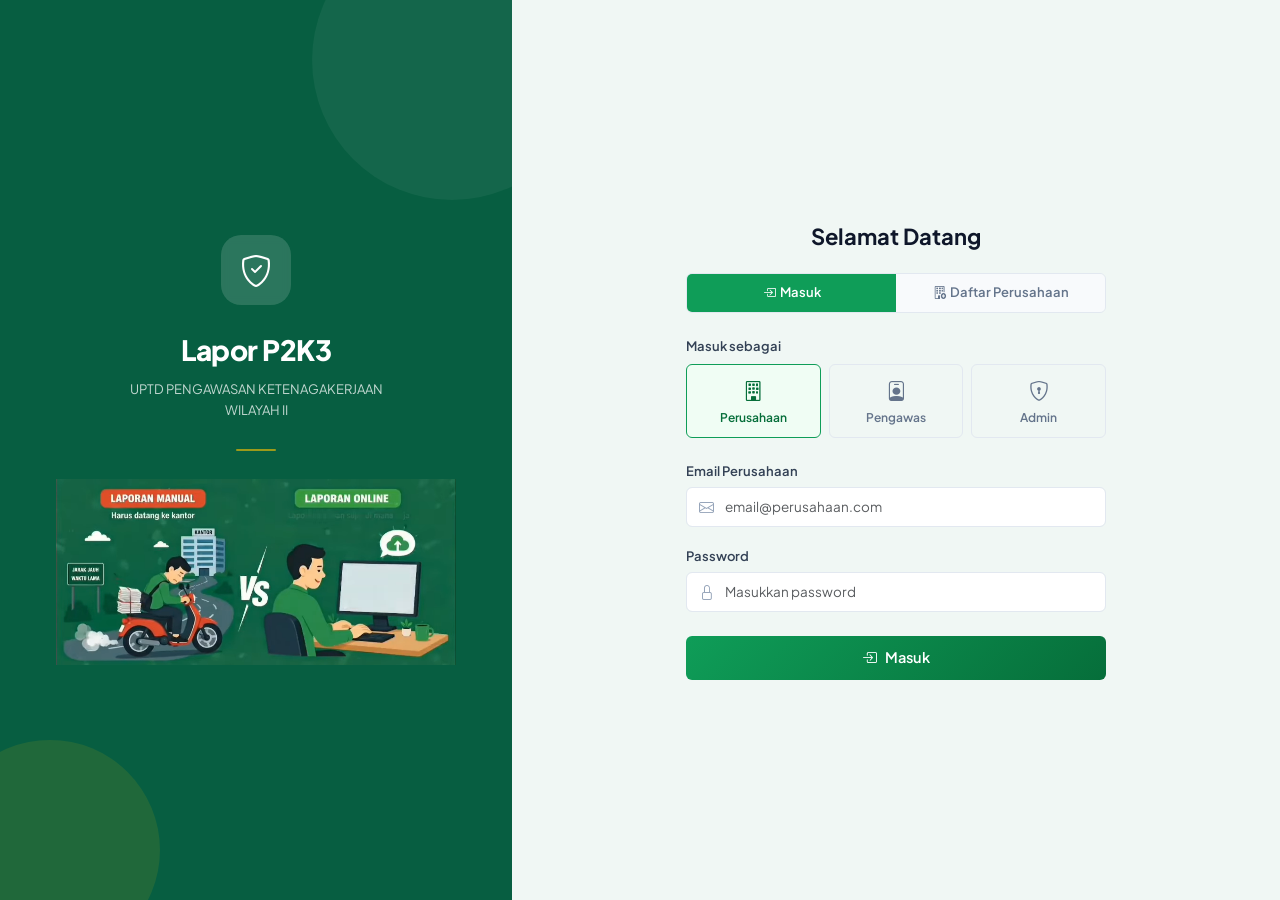
==== index.html @ 6e94af9e "Add files via upload" ====
<!DOCTYPE html>
<html lang="id">
<head>
  <meta charset="UTF-8">
  <meta name="viewport" content="width=device-width, initial-scale=1.0">
  <title>Login · Lapor P2K3</title>
  <link href="https://cdn.jsdelivr.net/npm/bootstrap@5.3.3/dist/css/bootstrap.min.css" rel="stylesheet">
  <link href="https://cdn.jsdelivr.net/npm/bootstrap-icons/font/bootstrap-icons.css" rel="stylesheet">
  <link href="https://fonts.googleapis.com/css2?family=Plus+Jakarta+Sans:wght@300;400;500;600;700;800&display=swap" rel="stylesheet">
  <link rel="stylesheet" href="style.css">
  <style>

    .video-cover-wrapper {
      position: relative;
      z-index: 2;
      width: 100%;
      max-width: 400px;
      overflow: hidden;
    }
    
    .video-cover {
      width: 100%;
      height: auto;
      display: block;
      object-fit: cover;
    }
    
    .left-content {
      position: relative;
      z-index: 2;
      text-align: center;
      color: white;
      display: flex;
      flex-direction: column;
      align-items: center;
    }
  </style>
</head>
<body class="login-body">

  <div class="left-panel">
    <div class="left-content">
      <div class="brand-icon">
        <i class="bi bi-shield-check" style="color:white;"></i>
      </div>
      <div class="brand-title">Lapor P2K3</div>
      <div class="brand-sub">UPTD PENGAWASAN KETENAGAKERJAAN WILAYAH II</div>
      <div class="divider-line"></div>
      
      <div class="video-cover-wrapper">
        <video class="video-cover" autoplay muted loop playsinline>
          <source src="cover.webm" type="video/webm">
          Your browser does not support the video tag.
        </video>
      </div>
    </div>
  </div>

  <div class="right-panel">
    <div class="login-box">
      <div class="login-title">Selamat Datang</div>

      <div class="auth-tabs">
        <button class="auth-tab active" id="tabLogin" onclick="switchAuthMode('login')"><i class="bi bi-box-arrow-in-right me-1"></i>Masuk</button>
        <button class="auth-tab" id="tabRegister" onclick="openRegisterModal()"><i class="bi bi-building-add me-1"></i>Daftar Perusahaan</button>
      </div>

      <div id="login-panel">
        <div class="form-label mb-2">Masuk sebagai</div>
        <div class="role-select">
          <div class="role-opt selected" data-role="perusahaan" onclick="selectRole(this)">
            <i class="bi bi-building"></i>Perusahaan
          </div>
          <div class="role-opt" data-role="pengawas" onclick="selectRole(this)">
            <i class="bi bi-person-badge"></i>Pengawas
          </div>
          <div class="role-opt" data-role="admin" onclick="selectRole(this)">
            <i class="bi bi-shield-lock"></i>Admin
          </div>
        </div>

        <div class="alert-error" id="alertError">
          <i class="bi bi-exclamation-circle me-1"></i> <span id="alertText">Email atau password salah.</span>
        </div>

        <div id="perusahaan-fields">
          <div class="mb-3">
            <label class="form-label">Email Perusahaan</label>
            <div class="input-icon-wrap">
              <i class="bi bi-envelope"></i>
              <input type="email" class="form-control" id="skInput" placeholder="email@perusahaan.com">
            </div>
          </div>
          <div class="mb-3">
            <label class="form-label">Password</label>
            <div class="input-icon-wrap">
              <i class="bi bi-lock"></i>
              <input type="password" class="form-control" id="kodeInput" placeholder="Masukkan password">
            </div>
          </div>
        </div>

        <div id="pengawas-fields" style="display:none;">
          <div class="mb-3">
            <label class="form-label">NIP Pengawas</label>
            <div class="input-icon-wrap">
              <i class="bi bi-person-badge"></i>
              <input type="text" class="form-control" id="nipInput" placeholder="Masukkan NIP">
            </div>
          </div>
          <div class="mb-3">
            <label class="form-label">Password</label>
            <div class="input-icon-wrap">
              <i class="bi bi-lock"></i>
              <input type="password" class="form-control" id="passPengawasInput" placeholder="Masukkan password">
            </div>
          </div>
          <div style="font-size:12px;color:#64748b;margin-bottom:16px;" id="pengawasHint">
            Demo — NIP pengawas: 198501102010011001, password: pw123
          </div>
        </div>

        <div id="admin-fields" style="display:none;">
          <div class="mb-3">
            <label class="form-label">Email Admin</label>
            <div class="input-icon-wrap">
              <i class="bi bi-shield-lock"></i>
              <input type="email" class="form-control" id="adminEmailInput" placeholder="admin@uptd.go.id">
            </div>
          </div>
          <div class="mb-3">
            <label class="form-label">Password</label>
            <div class="input-icon-wrap">
              <i class="bi bi-lock"></i>
              <input type="password" class="form-control" id="adminPassInput" placeholder="Masukkan password">
            </div>
          </div>
          <div style="font-size:12px;color:#64748b;margin-bottom:16px;" id="adminHint">
            Demo — email: admin@uptd.go.id, password: admin123
          </div>
        </div>

        <button class="btn-login" onclick="doLogin()">
          <i class="bi bi-box-arrow-in-right me-2"></i>Masuk
        </button>
      </div>

      <div id="register-panel" style="display:none;">
      </div>
    </div>
  </div>

  <!-- REGISTER MODAL -->
  <div class="modal-overlay" id="registerModal">
    <div class="modal-box">
      <div class="modal-header-custom">
        <div class="modal-title">
          <i class="bi bi-building-add me-2" style="color:#0f9d58;"></i>Daftar Perusahaan
        </div>
        <button class="modal-close-btn" onclick="closeRegisterModal()">&times;</button>
      </div>
      
      <div class="alert-success-soft" id="registerSuccess" style="display:none; text-align:center;">
        <i class="bi bi-check-circle-fill" style="color:#0f9d58; font-size:28px; display:block; margin-bottom:8px;"></i>
        <div style="font-size:15px;font-weight:700;margin-bottom:6px;">Pendaftaran Berhasil!</div>
        <div>Data perusahaan Anda sedang dalam proses verifikasi oleh pengawas yang ditunjuk. Informasi akun (email & password) akan dikirimkan ke email yang telah Anda daftarkan setelah verifikasi selesai.</div>
        <div style="margin-top:10px;font-size:12px;opacity:0.8;">Harap cek folder <em>Inbox</em> maupun <em>Spam</em> email Anda.</div>
      </div>

      <div id="registerForm">
        <div class="mb-3">
          <label class="form-label">Nama Perusahaan <span style="color:red;">*</span></label>
          <div class="input-icon-wrap">
            <i class="bi bi-building"></i>
            <input type="text" class="form-control" id="regNama" placeholder="PT ...">
          </div>
        </div>
        <div class="mb-3">
          <label class="form-label">Alamat Perusahaan <span style="color:red;">*</span></label>
          <div class="input-icon-wrap">
            <i class="bi bi-geo-alt"></i>
            <input type="text" class="form-control" id="regAlamat" placeholder="Jl. ...">
          </div>
        </div>
        <div class="mb-3">
          <label class="form-label">Wilayah <span style="color:red;">*</span></label>
          <div class="input-icon-wrap">
            <i class="bi bi-geo-alt-fill"></i>
            <select class="form-control" id="regWilayah" style="padding-left:38px;">
              <option value="">Pilih Wilayah</option>
              <option value="Kota Bekasi">Kota Bekasi</option>
              <option value="Kab. Bekasi">Kab. Bekasi</option>
              <option value="Kab. Karawang">Kab. Karawang</option>
              <option value="Kab. Purwakarta">Kab. Purwakarta</option>
              <option value="Kab. Subang">Kab. Subang</option>
            </select>
          </div>
        </div>
        <div class="mb-3">
          <label class="form-label">Email Perusahaan <span style="color:red;">*</span></label>
          <div class="input-icon-wrap">
            <i class="bi bi-envelope"></i>
            <input type="email" class="form-control" id="regEmail" placeholder="hrd@perusahaan.com">
          </div>
          <div style="font-size:11.5px;color:#64748b;margin-top:4px;"><i class="bi bi-info-circle me-1"></i>Informasi akun akan dikirimkan ke email ini setelah verifikasi.</div>
        </div>
        <div class="alert-error" id="alertRegError">
          <i class="bi bi-exclamation-circle me-1"></i> <span id="alertRegText"></span>
        </div>
        <div class="d-flex gap-2">
          <button class="btn btn-outline-secondary" style="flex:1; border-radius:var(--radius); padding:11px; font-size:14px; font-weight:600;" onclick="closeRegisterModal()">Batal</button>
          <button class="btn-login" style="flex:2; margin-top:0;" onclick="doRegister()">
            <i class="bi bi-send me-2"></i>Daftarkan Perusahaan
          </button>
        </div>
      </div>
    </div>
  </div>

<script>
  let selectedRole = 'perusahaan';

  function seedData() {
    if (localStorage.getItem('p2k3_seeded')) return;
    
    const pengawasList = [
      { id: 'pw001', nama: 'Budi Santoso', nip: '198501102010011001', password: 'pw123', status: 'aktif' },
      { id: 'pw002', nama: 'Rina Wulandari', nip: '198703152011012002', password: 'pw123', status: 'aktif' },
      { id: 'pw003', nama: 'Ahmad Fauzi', nip: '199002282014011003', password: 'pw123', status: 'aktif' },
      { id: 'pw004', nama: 'Dewi Rahayu', nip: '199106302015012004', password: 'pw123', status: 'aktif' }
    ];
    localStorage.setItem('p2k3_pengawas_list', JSON.stringify(pengawasList));
    
    const companies = [
      { id:'c001', nama:'PT. Maju Bersama', bidang:'Manufaktur', alamat:'Kawasan Industri EJIP Plot 5A, Bekasi', wilayah:'Kota Bekasi', jumlahTk:450, pengawasId:'pw001', status:'verified', password:'MAJU2024', email:'hrd@majubersama.com', tglDaftar:'2024-01-10', tkLk:250, tkPr:200 },
      { id:'c002', nama:'PT. Sinar Jaya', bidang:'Tekstil', alamat:'Jl. Industri No. 22, Karawang', wilayah:'Kab. Karawang', jumlahTk:320, pengawasId:'pw002', status:'verified', password:'SINAR2024', email:'k3@sinarjaya.co.id', tglDaftar:'2024-02-15', tkLk:180, tkPr:140 },
      { id:'c003', nama:'CV. Karya Utama', bidang:'Konstruksi', alamat:'Jl. Raya Cikarang No. 88', wilayah:'Kab. Bekasi', jumlahTk:180, pengawasId:'pw001', status:'verified', password:'KARYA2024', email:'admin@karyautama.com', tglDaftar:'2024-03-20', tkLk:120, tkPr:60 },
      { id:'c004', nama:'PT. Graha Nusantara', bidang:'Logistik', alamat:'Kawasan MM2100, Cibitung', wilayah:'Kab. Bekasi', jumlahTk:210, pengawasId:'pw002', status:'pending_admin', email:'info@grahanusantara.com', tglDaftar:'2025-12-01', catatanPengawas:'Data lengkap, rekomendasikan untuk didaftarkan.', tkLk:0, tkPr:0 },
      { id:'c005', nama:'PT. Delta Kimia', bidang:'Kimia', alamat:'Jl. Raya Tambun KM 3', wilayah:'Kab. Bekasi', jumlahTk:95, pengawasId:null, status:'pending_pengawas', email:'k3@deltakimia.com', tglDaftar:'2026-01-05', tkLk:0, tkPr:0 }
    ];
    const laporan = [
      { id:'l001', companyId:'c001', periode:'Semester II', tahun:'2025', noLaporan:'Lapor-P2K3/PT-Maju-Bersama/SemesterII-2025/1234', tglSubmit:'2026-01-12', kkRingan:0, kkSedang:0, kkBerat:0, kkFatal:0, pak:1, meeting:4, inspeksiK3:6, pesertaBpjsTk:450, pesertaBpjsKes:450, status:'final', tglApprove:'2026-01-14', pengawasId:'pw001', catatanPengawas:'Laporan sudah lengkap dan sesuai standar.', tglFinal:'2026-01-16' },
      { id:'l002', companyId:'c002', periode:'Semester I', tahun:'2025', noLaporan:'Lapor-P2K3/PT-Sinar-Jaya/SemesterI-2025/5678', tglSubmit:'2025-07-08', kkRingan:1, kkSedang:0, kkBerat:0, kkFatal:0, pak:0, meeting:3, inspeksiK3:5, pesertaBpjsTk:320, pesertaBpjsKes:300, status:'final', tglApprove:'2025-07-12', pengawasId:'pw002', catatanPengawas:'Rekap kegiatan sudah baik dan terstruktur.', tglFinal:'2025-07-15' },
      { id:'l003', companyId:'c003', periode:'Semester II', tahun:'2025', noLaporan:'Lapor-P2K3/CV-Karya-Utama/SemesterII-2025/9012', tglSubmit:'2026-01-10', kkRingan:0, kkSedang:0, kkBerat:0, kkFatal:0, pak:0, meeting:3, inspeksiK3:4, pesertaBpjsTk:180, pesertaBpjsKes:180, status:'submitted', tglApprove:null, pengawasId:'pw001', catatanPengawas:null, tglFinal:null },
      { id:'l004', companyId:'c001', periode:'Semester I', tahun:'2025', noLaporan:'Lapor-P2K3/PT-Maju-Bersama/SemesterI-2025/3456', tglSubmit:'2025-07-10', kkRingan:0, kkSedang:0, kkBerat:0, kkFatal:0, pak:0, meeting:5, inspeksiK3:8, pesertaBpjsTk:448, pesertaBpjsKes:448, status:'final', tglApprove:'2025-07-14', pengawasId:'pw001', catatanPengawas:'Sangat baik.', tglFinal:'2025-07-18' }
    ];
    const catatan = [
      { id:'n001', companyId:'c001', pengawasId:'pw001', laporanId:'l001', jenis:'Perlu Tindak Lanjut', isi:'Kelengkapan APD di Area Produksi perlu diperbaiki segera.', tglKirim:'2026-01-13' },
      { id:'n002', companyId:'c001', pengawasId:'pw001', laporanId:'l001', jenis:'Peringatan', isi:'Dokumen MSDS Bahan Kimia belum tersedia di 3 area produksi.', tglKirim:'2026-01-13' },
      { id:'n003', companyId:'c002', pengawasId:'pw002', laporanId:'l002', jenis:'Informasi', isi:'Rekap kegiatan P2K3 sudah sangat baik dan terstruktur.', tglKirim:'2025-07-12' }
    ];
    localStorage.setItem('p2k3_companies', JSON.stringify(companies));
    localStorage.setItem('p2k3_laporan', JSON.stringify(laporan));
    localStorage.setItem('p2k3_catatan', JSON.stringify(catatan));
    localStorage.setItem('p2k3_seeded', '1');
  }

  seedData();

  function openRegisterModal() {
    document.getElementById('registerModal').classList.add('show');
    document.getElementById('registerForm').style.display = 'block';
    document.getElementById('registerSuccess').style.display = 'none';
    document.getElementById('alertRegError').style.display = 'none';
    document.getElementById('regNama').value = '';
    document.getElementById('regAlamat').value = '';
    document.getElementById('regWilayah').value = '';
    document.getElementById('regEmail').value = '';
  }

  function closeRegisterModal() {
    document.getElementById('registerModal').classList.remove('show');
    switchAuthMode('login');
    document.getElementById('tabRegister').classList.remove('active');
    document.getElementById('tabLogin').classList.add('active');
  }

  document.getElementById('registerModal').addEventListener('click', function(e) {
    if (e.target === this) {
      closeRegisterModal();
    }
  });

  function switchAuthMode(mode) {
    if (mode === 'login') {
      document.getElementById('login-panel').style.display = 'block';
      document.getElementById('register-panel').style.display = 'none';
      document.getElementById('tabLogin').classList.add('active');
      document.getElementById('tabRegister').classList.remove('active');
    }
  }

  function doRegister() {
    const nama = document.getElementById('regNama').value.trim();
    const alamat = document.getElementById('regAlamat').value.trim();
    const wilayah = document.getElementById('regWilayah').value;
    const email = document.getElementById('regEmail').value.trim();
    const errEl = document.getElementById('alertRegError');
    errEl.style.display = 'none';
    
    if (!nama || !alamat || !wilayah || !email) {
      errEl.style.display = 'block';
      document.getElementById('alertRegText').textContent = 'Semua kolom wajib diisi!';
      return;
    }
    if (!email.includes('@')) {
      errEl.style.display = 'block';
      document.getElementById('alertRegText').textContent = 'Format email tidak valid!';
      return;
    }
    
    const companies = JSON.parse(localStorage.getItem('p2k3_companies') || '[]');
    const dup = companies.find(c => c.email && c.email.toLowerCase() === email.toLowerCase());
    if (dup) {
      errEl.style.display = 'block';
      document.getElementById('alertRegText').textContent = 'Email ini sudah terdaftar dalam sistem.';
      return;
    }
    
    const newId = 'c' + Date.now();
    const today = new Date().toISOString().split('T')[0];
    companies.push({
      id: newId, 
      nama, 
      alamat, 
      wilayah, 
      bidang: '',
      jumlahTk: 0, 
      email,
      telp: '',
      pengawasId: null,
      status: 'pending_pengawas',
      password: null,
      tglDaftar: today,
      catatanPengawas: null,
      sumberPendaftaran: 'online',
      tkLk: 0,
      tkPr: 0
    });
    
    localStorage.setItem('p2k3_companies', JSON.stringify(companies));
    
    document.getElementById('registerForm').style.display = 'none';
    document.getElementById('registerSuccess').style.display = 'block';
    
    setTimeout(() => {
      closeRegisterModal();
    }, 5000);
  }

  function selectRole(el) {
    document.querySelectorAll('.role-opt').forEach(r => r.classList.remove('selected'));
    el.classList.add('selected');
    selectedRole = el.dataset.role;
    const alertEl = document.getElementById('alertError');
    alertEl.style.display = 'none';
    
    // Hide all role-specific fields first
    document.getElementById('perusahaan-fields').style.display = 'none';
    document.getElementById('pengawas-fields').style.display = 'none';
    document.getElementById('admin-fields').style.display = 'none';
    
    // Show the selected role's fields
    if (selectedRole === 'perusahaan') {
      document.getElementById('perusahaan-fields').style.display = 'block';
    } else if (selectedRole === 'pengawas') {
      document.getElementById('pengawas-fields').style.display = 'block';
    } else if (selectedRole === 'admin') {
      document.getElementById('admin-fields').style.display = 'block';
    }
  }

  function showError(msg) {
    const el = document.getElementById('alertError');
    el.style.display = 'block';
    document.getElementById('alertText').textContent = msg;
  }

  function doLogin() {
    const alertEl = document.getElementById('alertError');
    alertEl.style.display = 'none';

    if (selectedRole === 'perusahaan') {
      const emailVal = document.getElementById('skInput').value.trim();
      const passVal = document.getElementById('kodeInput').value.trim();
      if (!emailVal || !passVal) { showError('Email dan password tidak boleh kosong.'); return; }
      
      const companies = JSON.parse(localStorage.getItem('p2k3_companies') || '[]');
      const found = companies.find(c => c.email && c.email.toLowerCase() === emailVal.toLowerCase() && c.password === passVal);
      
      if (!found) { showError('Email atau password tidak ditemukan. Pastikan perusahaan Anda sudah terverifikasi.'); return; }
      if (found.status !== 'verified') { showError('Akun perusahaan Anda belum diverifikasi oleh admin.'); return; }
      
      localStorage.setItem('p2k3_current_company', found.id);
      localStorage.setItem('p2k3_role', 'perusahaan');
      window.location.href = 'user.html';

    } else if (selectedRole === 'pengawas') {
      const nipVal = document.getElementById('nipInput').value.trim();
      const passVal = document.getElementById('passPengawasInput').value.trim();
      if (!nipVal || !passVal) { showError('NIP dan password tidak boleh kosong.'); return; }
      
      const pengawasList = JSON.parse(localStorage.getItem('p2k3_pengawas_list') || '[]');
      const found = pengawasList.find(p => p.nip === nipVal && p.password === passVal);
      
      if (!found) { showError('NIP atau password tidak valid.'); return; }
      if (found.status !== 'aktif') { showError('Akun pengawas tidak aktif.'); return; }
      
      localStorage.setItem('p2k3_current_pengawas', found.id);
      localStorage.setItem('p2k3_role', 'pengawas');
      window.location.href = 'pengawas.html';

    } else if (selectedRole === 'admin') {
      const emailVal = document.getElementById('adminEmailInput').value.trim();
      const passVal = document.getElementById('adminPassInput').value.trim();
      if (!emailVal || !passVal) { showError('Email dan password tidak boleh kosong.'); return; }
      
      // Admin login check - demo credentials
      if (emailVal === 'admin@uptd.go.id' && passVal === 'admin123') {
        localStorage.setItem('p2k3_role', 'admin');
        window.location.href = 'admin.html';
      } else {
        showError('Email atau password admin tidak valid.');
        return;
      }
    }
  }

  document.addEventListener('keydown', function(e) { 
    if (e.key === 'Escape') {
      closeRegisterModal();
    }
    if (e.key === 'Enter' && !document.getElementById('registerModal').classList.contains('show')) {
      doLogin();
    }
  });
  
  // Initialize: show perusahaan fields by default
  selectRole(document.querySelector('.role-opt.selected'));
</script>
</body>
</html>
---- style.css ----
/* ============================================================
   P2K3 ONLINE - UNIFIED STYLESHEET
   Mencakup styling untuk: login.html, admin.html, pengawas.html, user.html
   ============================================================ */

/* --- CSS Variables / Design Tokens --- */
:root {
  --sidebar-width: 210px;
  --sidebar-bg: linear-gradient(180deg, #0f9d58 0%, #066e3a 100%);
  --sidebar-hover: rgba(255, 255, 255, 0.08);
  --sidebar-active: linear-gradient(135deg, #fff34d 0%, #ffc400 100%);
  --navbar-bg: #ffffff;
  --body-bg: #f4f9f6;
  --text-dark: #0f172a;
  --text-light: #ecfdf5;
  --text-muted: #94a3b8;
  --green-dark: #066e3a;
  --green-mid: #0f9d58;
  --green-light: #ecfdf5;
  --yellow: #ffc400;
  --radius: 6px;
  --font-family: 'Plus Jakarta Sans', sans-serif;
}

/* --- Global Reset --- */
* {
  font-family: var(--font-family);
  box-sizing: border-box;
}

body {
  background: var(--body-bg);
  margin: 0;
  min-height: 100vh;
}

/* --- Typography --- */
h1, h2, h3, h4, h5, h6 {
  font-family: var(--font-family);
}

a {
  text-decoration: none;
}

/* --- Layout: Sidebar (Admin, Pengawas, User) --- */
.sidebar {
  width: var(--sidebar-width);
  height: 100vh;
  position: fixed;
  top: 0;
  left: 0;
  background: var(--sidebar-bg);
  padding-top: 18px;
  overflow-y: auto;
  box-shadow: 4px 0 20px rgba(0, 0, 0, 0.1);
  z-index: 100;
  display: flex;
  flex-direction: column;
}

.sidebar .brand {
  display: flex;
  align-items: center;
  justify-content: center;
  gap: 10px;
  color: white;
  font-weight: 700;
  font-size: 15px;
  margin-bottom: 24px;
  padding: 0 12px;
}

.brand-icon-box {
  width: 32px;
  height: 32px;
  background: rgba(255, 255, 255, 0.2);
  border-radius: 8px;
  display: flex;
  align-items: center;
  justify-content: center;
  font-size: 16px;
}

.nav-section {
  margin-bottom: 12px;
}

.nav-section-title {
  padding: 5px 18px;
  color: rgba(255, 255, 255, 0.55);
  font-size: 0.62rem;
  font-weight: 700;
  text-transform: uppercase;
  letter-spacing: 1.2px;
}

.sidebar a {
  display: flex;
  align-items: center;
  color: var(--text-light);
  padding: 9px 14px;
  text-decoration: none;
  transition: all 0.22s ease;
  font-size: 0.81rem;
  gap: 10px;
  border-radius: 7px;
  margin: 2px 8px;
}

.sidebar a i {
  font-size: 15px;
  width: 20px;
}

.sidebar a:hover {
  background: var(--sidebar-hover);
  transform: translateX(3px);
}

.sidebar a.active {
  background: var(--sidebar-active);
  color: #1a1a1a;
  font-weight: 700;
  box-shadow: 0 4px 12px rgba(255, 196, 0, 0.35);
}

.footer-credit {
  font-size: 0.7rem;
  color: rgba(255, 255, 255, 0.5);
  text-align: center;
  padding: 10px 0;
  margin-top: 20px;
}

/* --- Layout: Navbar (Admin, Pengawas, User) --- */
.navbar-custom {
  margin-left: var(--sidebar-width);
  background: var(--navbar-bg);
  padding: 5px 22px;
  border-bottom: 1px solid var(--yellow);
  display: flex;
  justify-content: space-between;
  align-items: center;
  position: sticky;
  top: 0;
  z-index: 50;
}

.navbar-custom .page-title {
  font-weight: 700;
  color: var(--text-dark);
  font-size: 0.81rem;
}

.navbar-custom .user-badge {
  display: flex;
  align-items: center;
  gap: 10px;
  font-size: 0.81rem;
  background: #f1f5f9;
  padding: 6px 12px;
  border-radius: 999px;
  cursor: pointer;
  transition: 0.2s;
}

.navbar-custom .user-badge:hover {
  background: #e2e8f0;
}

.user-avatar {
  width: 34px;
  height: 34px;
  border-radius: 50%;
  background: linear-gradient(135deg, #0f9d58, #34d399);
  display: flex;
  align-items: center;
  justify-content: center;
  color: white;
  font-size: 13px;
  font-weight: 700;
  flex-shrink: 0;
}

.notif-btn {
  position: relative;
  background: #f1f5f9;
  border: none;
  border-radius: 50%;
  width: 36px;
  height: 36px;
  display: flex;
  align-items: center;
  justify-content: center;
  cursor: pointer;
  transition: 0.2s;
  margin-right: 6px;
}

.notif-btn:hover {
  background: #e2e8f0;
}

.notif-dot {
  position: absolute;
  top: 6px;
  right: 6px;
  width: 8px;
  height: 8px;
  background: #ef4444;
  border-radius: 50%;
  border: 2px solid white;
}

.notif-badge {
  background: #ef4444;
  color: white;
  border-radius: 999px;
  font-size: 10px;
  font-weight: 700;
  padding: 1px 6px;
  margin-left: 4px;
}

.logout-btn {
  background: none;
  border: none;
  color: #64748b;
  font-size: 0.81rem;
  display: flex;
  align-items: center;
  gap: 6px;
  padding: 6px 12px;
  border-radius: var(--radius);
  transition: 0.2s;
  cursor: pointer;
}

.logout-btn:hover {
  background: #fee2e2;
  color: #dc2626;
}

/* --- Layout: Content Area --- */
.content {
  margin-left: var(--sidebar-width);
  padding: 22px;
}

.page-section {
  display: none;
}

.page-section.active-page {
  display: block;
}

/* --- Cards & Panels --- */
.stat-card {
  background: white;
  border-radius: var(--radius);
  padding: 18px 20px;
  box-shadow: 0 4px 16px rgba(0, 0, 0, 0.04);
  border: 1px solid #f1f5f9;
  transition: all 0.25s;
}

.stat-card:hover {
  transform: translateY(-3px);
  box-shadow: 0 10px 26px rgba(0, 0, 0, 0.08);
}

.stat-label {
  font-size: 0.73rem;
  color: var(--text-muted);
  font-weight: 600;
  text-transform: uppercase;
  letter-spacing: 0.5px;
  margin-bottom: 6px;
}

.stat-value {
  font-size: 26px;
  font-weight: 800;
  color: var(--text-dark);
  line-height: 1;
}

.stat-sub {
  font-size: 11.5px;
  color: #64748b;
  margin-top: 6px;
}

.stat-icon {
  width: 42px;
  height: 42px;
  border-radius: 10px;
  display: flex;
  align-items: center;
  justify-content: center;
  font-size: 18px;
}

.icon-green { background: #d1fae5; color: #059669; }
.icon-blue { background: #dbeafe; color: #2563eb; }
.icon-yellow { background: #fef3c7; color: #d97706; }
.icon-red { background: #fee2e2; color: #dc2626; }
.icon-purple { background: #ede9fe; color: #7c3aed; }

.table-card {
  background: white;
  border-radius: var(--radius);
  padding: 20px;
  box-shadow: 0 4px 16px rgba(0, 0, 0, 0.04);
  border: 1px solid #f1f5f9;
}

.form-card {
  background: white;
  border-radius: var(--radius);
  padding: 22px;
  box-shadow: 0 4px 16px rgba(0, 0, 0, 0.04);
  border: 1px solid #f1f5f9;
  margin-bottom: 18px;
}

.laporan-item {
  background: white;
  border-radius: var(--radius);
  padding: 16px 18px;
  border: 1px solid #f1f5f9;
  margin-bottom: 12px;
  box-shadow: 0 3px 10px rgba(0, 0, 0, 0.03);
  transition: 0.2s;
}

.laporan-item:hover {
  box-shadow: 0 6px 18px rgba(0, 0, 0, 0.07);
}

.laporan-item.urgent {
  border-left: 4px solid #ef4444;
}

.laporan-item.normal {
  border-left: 4px solid var(--green-mid);
}

/* --- Section Headers --- */
.section-header {
  display: flex;
  justify-content: space-between;
  align-items: center;
  margin-bottom: 16px;
}

.section-title {
  font-size: 15px;
  font-weight: 700;
  color: var(--text-dark);
}

/* --- Tables --- */
.table th {
  font-size: 12px;
  font-weight: 700;
  color: #64748b;
  text-transform: uppercase;
  letter-spacing: 0.5px;
  border-bottom: 2px solid #f1f5f9;
  padding: 10px 12px;
}

.table td {
  font-size: 13.5px;
  padding: 10px 12px;
  color: #334155;
  vertical-align: middle;
  border-bottom: 1px solid #f8fafc;
}

.table tbody tr:hover {
  background: #fafcff;
}

/* --- Badges --- */
.badge-status {
  padding: 4px 10px;
  border-radius: 20px;
  font-size: 11px;
  font-weight: 700;
}

.badge-disetujui { background: #d1fae5; color: #065f46; }
.badge-pending { background: #fef3c7; color: #92400e; }
.badge-ditolak { background: #fee2e2; color: #991b1b; }
.badge-draft { background: #f1f5f9; color: #475569; }
.badge-aktif { background: #dbeafe; color: #1e40af; }
.badge-final { background: #dbeafe; color: #1e40af; }

/* --- Forms --- */
.form-label {
  font-weight: 600;
  font-size: 13px;
  color: #334155;
  margin-bottom: 5px;
}

.required::after {
  content: " *";
  color: #dc2626;
}

.form-control,
.form-select {
  border: 1.5px solid #e2e8f0;
  border-radius: var(--radius);
  padding: 9px 13px;
  font-size: 13.5px;
  transition: border 0.2s;
}

.form-control:focus,
.form-select:focus {
  border-color: var(--green-mid);
  box-shadow: 0 0 0 3px rgba(15, 157, 88, 0.1);
}

.form-text {
  font-size: 12px;
  color: #64748b;
}

.input-icon-wrap {
  position: relative;
}

.input-icon-wrap .bi {
  position: absolute;
  left: 13px;
  top: 50%;
  transform: translateY(-50%);
  color: #94a3b8;
  font-size: 15px;
}

.input-icon-wrap .form-control {
  padding-left: 38px;
}

.input-icon-wrap .form-select {
  padding-left: 38px;
}

/* --- Buttons --- */
.btn-green {
  background: linear-gradient(135deg, #0f9d58, #066e3a);
  color: white;
  border: none;
  border-radius: var(--radius);
  padding: 9px 20px;
  font-size: 13.5px;
  font-weight: 600;
  transition: all 0.2s;
  cursor: pointer;
}

.btn-green:hover {
  color: white;
  transform: translateY(-1px);
  box-shadow: 0 6px 16px rgba(15, 157, 88, 0.3);
}

.btn-outline-green {
  border: 1.5px solid var(--green-mid);
  color: var(--green-mid);
  background: white;
  border-radius: var(--radius);
  padding: 8px 16px;
  font-size: 13px;
  font-weight: 600;
  transition: 0.2s;
  cursor: pointer;
}

.btn-outline-green:hover {
  background: #f0fdf4;
}

/* --- Alerts --- */
.alert-info-soft {
  background: #eff6ff;
  border: 1px solid #bfdbfe;
  border-radius: var(--radius);
  padding: 12px 16px;
  font-size: 13px;
  color: #1d4ed8;
}

.alert-warn-soft {
  background: #fffbeb;
  border: 1px solid #fde68a;
  border-radius: var(--radius);
  padding: 12px 16px;
  font-size: 13px;
  color: #92400e;
}

.alert-success-soft {
  background: #f0fdf4;
  border: 1px solid #bbf7d0;
  border-radius: var(--radius);
  padding: 12px 16px;
  font-size: 13px;
  color: #166534;
}

.alert-error {
  background: #fef2f2;
  border: 1px solid #fecaca;
  border-radius: var(--radius);
  color: #dc2626;
  font-size: 13px;
  padding: 10px 14px;
  margin-bottom: 16px;
  display: none;
}

/* --- Modals --- */
.modal-overlay {
  display: none;
  position: fixed;
  top: 0;
  left: 0;
  width: 100%;
  height: 100%;
  background: rgba(0, 0, 0, 0.4);
  z-index: 200;
  align-items: center;
  justify-content: center;
}

.modal-overlay.show {
  display: flex;
}

.modal-box {
  background: white;
  border-radius: var(--radius);
  padding: 28px;
  width: 100%;
  max-width: 700px;
  box-shadow: 0 20px 60px rgba(0, 0, 0, 0.2);
  max-height: 90vh;
  overflow-y: auto;
}

/* Modal animation for login register */
.modal-overlay .modal-box {
  animation: modalSlideIn 0.3s ease-out;
}

@keyframes modalSlideIn {
  from { opacity: 0; transform: translateY(-30px); }
  to { opacity: 1; transform: translateY(0); }
}

.modal-header-custom {
  display: flex;
  justify-content: space-between;
  align-items: center;
  margin-bottom: 24px;
}

.modal-title {
  font-size: 20px;
  font-weight: 700;
  color: var(--text-dark);
}

.modal-close-btn {
  background: none;
  border: none;
  font-size: 24px;
  color: #64748b;
  cursor: pointer;
  transition: 0.2s;
  padding: 4px 8px;
  border-radius: 4px;
}

.modal-close-btn:hover {
  background: #f1f5f9;
  color: var(--text-dark);
}

/* --- Toast Notification --- */
#toast {
  position: fixed;
  bottom: 28px;
  right: 28px;
  background: #0f9d58;
  color: white;
  padding: 12px 20px;
  border-radius: 8px;
  font-size: 13.5px;
  font-weight: 600;
  display: none;
  z-index: 9999;
  box-shadow: 0 8px 24px rgba(0, 0, 0, 0.2);
}

/* ============================================================
   LOGIN PAGE SPECIFIC STYLES
   ============================================================ */
.login-body {
  display: flex;
  background: #f0f7f4;
}

.left-panel {
  width: 40%;
  background: #075e41;
  display: flex;
  flex-direction: column;
  justify-content: center;
  align-items: center;
  padding: 60px 48px;
  position: relative;
  overflow: hidden;
}

.left-panel::before {
  content: '';
  position: absolute;
  top: -80px;
  right: -80px;
  width: 280px;
  height: 280px;
  background: rgba(255, 255, 255, 0.05);
  border-radius: 50%;
}

.left-panel::after {
  content: '';
  position: absolute;
  bottom: -60px;
  left: -60px;
  width: 220px;
  height: 220px;
  background: rgba(255, 196, 0, 0.1);
  border-radius: 50%;
}

.left-content {
  position: relative;
  z-index: 2;
  text-align: center;
  color: white;
}

.brand-icon {
  width: 70px;
  height: 70px;
  background: rgba(255, 255, 255, 0.15);
  border-radius: 20px;
  display: flex;
  align-items: center;
  justify-content: center;
  margin: 0 auto 24px;
  font-size: 32px;
  backdrop-filter: blur(4px);
}

.brand-title {
  font-size: 28px;
  font-weight: 800;
  letter-spacing: -0.5px;
  margin-bottom: 8px;
}

.brand-sub {
  font-size: 13px;
  opacity: 0.75;
  line-height: 1.6;
  max-width: 280px;
}

.feature-list {
  margin-top: 40px;
  text-align: left;
  width: 100%;
  max-width: 300px;
}

.feature-item {
  display: flex;
  align-items: center;
  gap: 12px;
  margin-bottom: 16px;
  font-size: 13.5px;
  opacity: 0.9;
}

.feature-item .icon {
  width: 34px;
  height: 34px;
  background: rgba(255, 255, 255, 0.12);
  border-radius: 8px;
  display: flex;
  align-items: center;
  justify-content: center;
  flex-shrink: 0;
  font-size: 15px;
}

.divider-line {
  width: 40px;
  height: 2px;
  background: rgba(255, 196, 0, 0.6);
  border-radius: 2px;
  margin: 28px auto;
}

.right-panel {
  flex: 1;
  display: flex;
  align-items: center;
  justify-content: center;
  padding: 40px;
}

.login-box {
  width: 100%;
  max-width: 420px;
}

.login-title {
  font-size: 22px;
  text-align: center;
  font-weight: 700;
  color: #0f172a;
  margin-bottom: 20px;
}

.role-select {
  display: grid;
  grid-template-columns: repeat(3, 1fr);
  gap: 8px;
  margin-bottom: 20px;
}

.role-opt {
  border: 1.5px solid #e2e8f0;
  border-radius: var(--radius);
  padding: 10px 8px;
  text-align: center;
  cursor: pointer;
  transition: all 0.2s;
  font-size: 12px;
  font-weight: 600;
  color: #64748b;
}

.role-opt i {
  display: block;
  font-size: 20px;
  margin-bottom: 4px;
}

.role-opt:hover {
  border-color: var(--green-mid);
  color: var(--green-mid);
  background: #f0fdf4;
}

.role-opt.selected {
  border-color: var(--green-mid);
  background: #f0fdf4;
  color: var(--green-dark);
}

.btn-login {
  background: linear-gradient(135deg, #0f9d58, #066e3a);
  color: white;
  border: none;
  border-radius: var(--radius);
  padding: 11px;
  font-size: 14.5px;
  font-weight: 600;
  width: 100%;
  transition: all 0.25s;
  margin-top: 8px;
  cursor: pointer;
}

.btn-login:hover {
  transform: translateY(-2px);
  box-shadow: 0 8px 20px rgba(15, 157, 88, 0.35);
  color: white;
}

.forgot-link {
  font-size: 12.5px;
  color: var(--green-mid);
  text-decoration: none;
  font-weight: 600;
}

.forgot-link:hover {
  text-decoration: underline;
}

.auth-tabs {
  display: flex;
  gap: 0;
  margin-bottom: 24px;
  border: 1.5px solid #e2e8f0;
  border-radius: var(--radius);
  overflow: hidden;
}

.auth-tab {
  flex: 1;
  padding: 9px;
  text-align: center;
  font-size: 13px;
  font-weight: 600;
  cursor: pointer;
  color: #64748b;
  background: #f8fafc;
  transition: all 0.2s;
  border: none;
}

.auth-tab.active {
  background: var(--green-mid);
  color: white;
}

/* #perusahaan-fields dikendalikan oleh JS, bukan CSS */
#standard-fields { display: block; }

.tab-info {
  background: #f0fdf4;
  border: 1px solid #bbf7d0;
  border-radius: var(--radius);
  padding: 10px 14px;
  font-size: 12.5px;
  color: #15803d;
  margin-bottom: 16px;
  display: none;
}

/* ============================================================
   USER PAGE SPECIFIC STYLES
   ============================================================ */
.upload-area {
  border: 2px dashed #cbd5e1;
  border-radius: var(--radius);
  padding: 20px;
  text-align: center;
  background: #f8fafc;
  cursor: pointer;
  transition: 0.2s;
}

.upload-area:hover {
  border-color: var(--green-mid);
  background: #f0fdf4;
}

.file-item {
  display: flex;
  align-items: center;
  justify-content: space-between;
  padding: 10px 14px;
  background: #f8fafc;
  border-radius: var(--radius);
  margin-bottom: 8px;
  border: 1px solid #f1f5f9;
}

.catatan-item {
  background: white;
  border-radius: var(--radius);
  padding: 16px 18px;
  border-left: 4px solid var(--green-mid);
  box-shadow: 0 4px 12px rgba(0, 0, 0, 0.04);
  margin-bottom: 12px;
}

.catatan-item.warning {
  border-left-color: #f59e0b;
}

.catatan-item.danger {
  border-left-color: #ef4444;
}

.timeline {
  list-style: none;
  padding: 0;
  margin: 0;
}

.timeline-item {
  display: flex;
  gap: 14px;
  margin-bottom: 16px;
}

.timeline-dot {
  width: 12px;
  height: 12px;
  border-radius: 50%;
  background: var(--green-mid);
  margin-top: 5px;
  flex-shrink: 0;
}

.timeline-dot.yellow { background: #f59e0b; }
.timeline-dot.red { background: #ef4444; }
.timeline-dot.gray { background: #cbd5e1; }

.timeline-content {
  flex: 1;
}

.timeline-title {
  font-size: 13.5px;
  font-weight: 600;
  color: #1e293b;
}

.timeline-meta {
  font-size: 11.5px;
  color: #94a3b8;
  margin-top: 2px;
}

.step-bar {
  display: flex;
  gap: 0;
  margin-bottom: 28px;
}

.step {
  flex: 1;
  text-align: center;
  position: relative;
}

.step::after {
  content: '';
  position: absolute;
  top: 16px;
  left: 50%;
  width: 100%;
  height: 2px;
  background: #e2e8f0;
  z-index: 0;
}

.step:last-child::after {
  display: none;
}

.step-num {
  width: 32px;
  height: 32px;
  border-radius: 50%;
  background: #e2e8f0;
  color: #94a3b8;
  font-size: 12px;
  font-weight: 700;
  display: flex;
  align-items: center;
  justify-content: center;
  margin: 0 auto 6px;
  position: relative;
  z-index: 1;
}

.step.done .step-num {
  background: var(--green-mid);
  color: white;
}

.step.active .step-num {
  background: #ffc400;
  color: #1a1a1a;
  box-shadow: 0 0 0 4px rgba(255, 196, 0, 0.3);
}

.step-label {
  font-size: 11px;
  color: #94a3b8;
  font-weight: 600;
}

.step.done .step-label,
.step.active .step-label {
  color: #1e293b;
}

.section-step {
  display: none;
}

.section-step.active-step {
  display: block;
}

.sk-badge {
  background: #f0fdf4;
  border: 1px solid #86efac;
  border-radius: var(--radius);
  padding: 10px 16px;
  display: flex;
  align-items: center;
  gap: 10px;
  margin-bottom: 16px;
}

.info-panel {
  background: #f8fafc;
  border-radius: var(--radius);
  padding: 16px;
  border: 1px solid #e2e8f0;
}

.info-row {
  display: flex;
  margin-bottom: 8px;
}

.info-label {
  width: 160px;
  font-size: 13px;
  color: #64748b;
  font-weight: 500;
}

.info-value {
  font-size: 13.5px;
  font-weight: 600;
  color: #1e293b;
}

.edit-link {
  font-size: 12px;
  color: var(--green-mid);
  text-decoration: none;
  margin-left: 12px;
  font-weight: 600;
  cursor: pointer;
}

.edit-link:hover {
  text-decoration: underline;
}

.program-item {
  background: #f8fafc;
  border-radius: var(--radius);
  padding: 15px;
  margin-bottom: 12px;
  border: 1px solid #e2e8f0;
}

.meeting-item {
  background: #f8fafc;
  border-radius: var(--radius);
  padding: 15px;
  margin-bottom: 12px;
  border: 1px solid #e2e8f0;
}

/* ============================================================
   RESPONSIVE
   ============================================================ */
@media (max-width: 768px) {
  .left-panel {
    display: none;
  }

  .sidebar {
    width: 100%;
    height: auto;
    position: relative;
  }

  .navbar-custom,
  .content {
    margin-left: 0;
  }
}
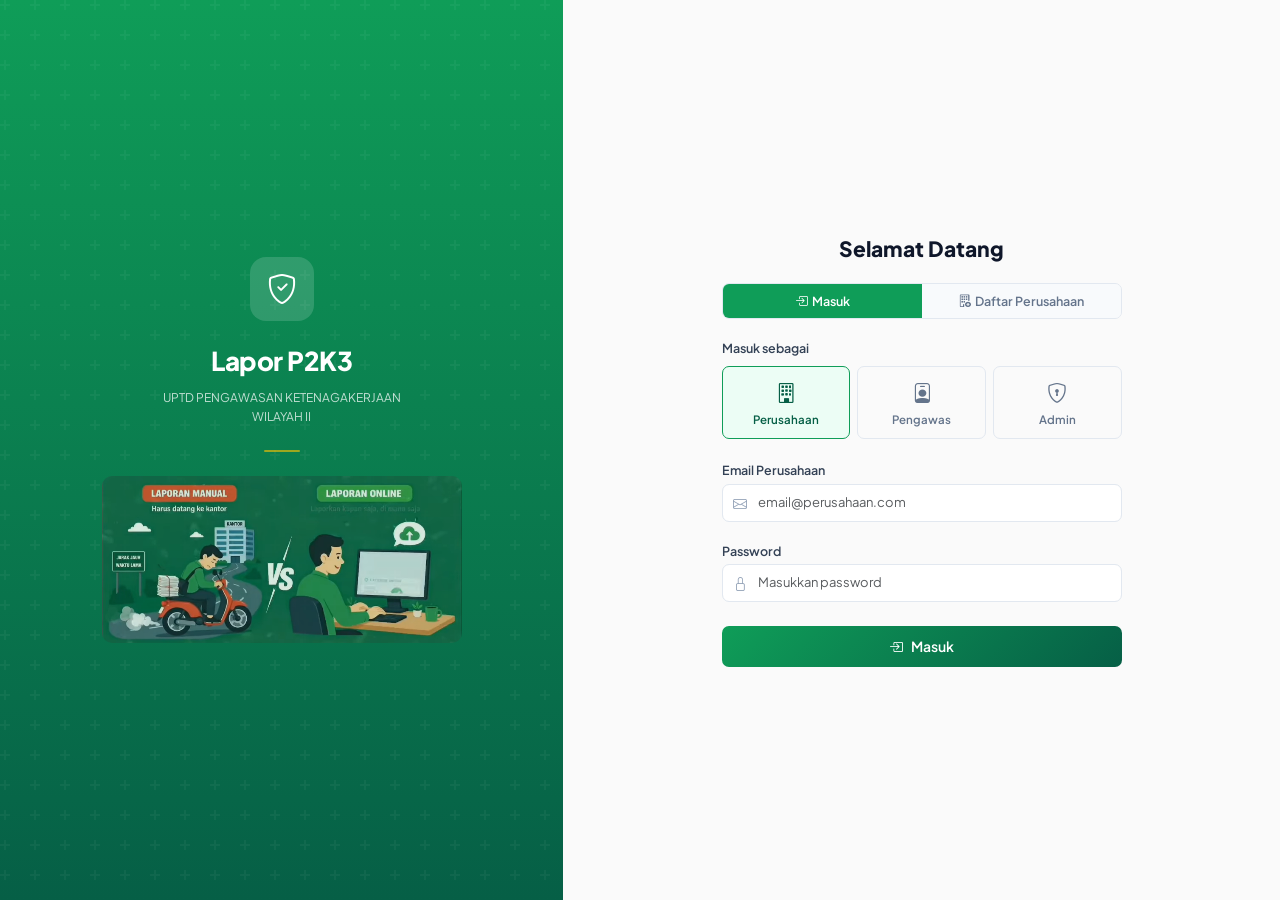
==== commit fa12c509: "Add files via upload" ====
--- a/index.html
+++ b/index.html
@@ -8,49 +8,18 @@
   <link href="https://cdn.jsdelivr.net/npm/bootstrap-icons/font/bootstrap-icons.css" rel="stylesheet">
   <link href="https://fonts.googleapis.com/css2?family=Plus+Jakarta+Sans:wght@300;400;500;600;700;800&display=swap" rel="stylesheet">
   <link rel="stylesheet" href="style.css">
-  <style>
-
-    .video-cover-wrapper {
-      position: relative;
-      z-index: 2;
-      width: 100%;
-      max-width: 400px;
-      overflow: hidden;
-    }
-    
-    .video-cover {
-      width: 100%;
-      height: auto;
-      display: block;
-      object-fit: cover;
-    }
-    
-    .left-content {
-      position: relative;
-      z-index: 2;
-      text-align: center;
-      color: white;
-      display: flex;
-      flex-direction: column;
-      align-items: center;
-    }
-  </style>
 </head>
 <body class="login-body">
 
   <div class="left-panel">
     <div class="left-content">
-      <div class="brand-icon">
-        <i class="bi bi-shield-check" style="color:white;"></i>
-      </div>
+      <div class="brand-icon"><i class="bi bi-shield-check"></i></div>
       <div class="brand-title">Lapor P2K3</div>
       <div class="brand-sub">UPTD PENGAWASAN KETENAGAKERJAAN WILAYAH II</div>
       <div class="divider-line"></div>
-      
       <div class="video-cover-wrapper">
         <video class="video-cover" autoplay muted loop playsinline>
           <source src="cover.webm" type="video/webm">
-          Your browser does not support the video tag.
         </video>
       </div>
     </div>
@@ -61,8 +30,12 @@
       <div class="login-title">Selamat Datang</div>
 
       <div class="auth-tabs">
-        <button class="auth-tab active" id="tabLogin" onclick="switchAuthMode('login')"><i class="bi bi-box-arrow-in-right me-1"></i>Masuk</button>
-        <button class="auth-tab" id="tabRegister" onclick="openRegisterModal()"><i class="bi bi-building-add me-1"></i>Daftar Perusahaan</button>
+        <button class="auth-tab active" id="tabLogin" onclick="switchTab('login')">
+          <i class="bi bi-box-arrow-in-right me-1"></i>Masuk
+        </button>
+        <button class="auth-tab" id="tabRegister" onclick="openRegisterModal()">
+          <i class="bi bi-building-add me-1"></i>Daftar Perusahaan
+        </button>
       </div>
 
       <div id="login-panel">
@@ -80,9 +53,10 @@
         </div>
 
         <div class="alert-error" id="alertError">
-          <i class="bi bi-exclamation-circle me-1"></i> <span id="alertText">Email atau password salah.</span>
-        </div>
-
+          <i class="bi bi-exclamation-circle me-1"></i><span id="alertText"></span>
+        </div>
+
+        <!-- Perusahaan Fields -->
         <div id="perusahaan-fields">
           <div class="mb-3">
             <label class="form-label">Email Perusahaan</label>
@@ -100,6 +74,7 @@
           </div>
         </div>
 
+        <!-- Pengawas Fields -->
         <div id="pengawas-fields" style="display:none;">
           <div class="mb-3">
             <label class="form-label">NIP Pengawas</label>
@@ -115,11 +90,9 @@
               <input type="password" class="form-control" id="passPengawasInput" placeholder="Masukkan password">
             </div>
           </div>
-          <div style="font-size:12px;color:#64748b;margin-bottom:16px;" id="pengawasHint">
-            Demo — NIP pengawas: 198501102010011001, password: pw123
-          </div>
-        </div>
-
+        </div>
+
+        <!-- Admin Fields -->
         <div id="admin-fields" style="display:none;">
           <div class="mb-3">
             <label class="form-label">Email Admin</label>
@@ -134,18 +107,12 @@
               <i class="bi bi-lock"></i>
               <input type="password" class="form-control" id="adminPassInput" placeholder="Masukkan password">
             </div>
-          </div>
-          <div style="font-size:12px;color:#64748b;margin-bottom:16px;" id="adminHint">
-            Demo — email: admin@uptd.go.id, password: admin123
           </div>
         </div>
 
         <button class="btn-login" onclick="doLogin()">
           <i class="bi bi-box-arrow-in-right me-2"></i>Masuk
         </button>
-      </div>
-
-      <div id="register-panel" style="display:none;">
       </div>
     </div>
   </div>
@@ -154,289 +121,252 @@
   <div class="modal-overlay" id="registerModal">
     <div class="modal-box">
       <div class="modal-header-custom">
-        <div class="modal-title">
-          <i class="bi bi-building-add me-2" style="color:#0f9d58;"></i>Daftar Perusahaan
-        </div>
+        <div class="modal-title"><i class="bi bi-building-add me-2 text-success"></i>Daftar Perusahaan</div>
         <button class="modal-close-btn" onclick="closeRegisterModal()">&times;</button>
       </div>
-      
-      <div class="alert-success-soft" id="registerSuccess" style="display:none; text-align:center;">
-        <i class="bi bi-check-circle-fill" style="color:#0f9d58; font-size:28px; display:block; margin-bottom:8px;"></i>
-        <div style="font-size:15px;font-weight:700;margin-bottom:6px;">Pendaftaran Berhasil!</div>
-        <div>Data perusahaan Anda sedang dalam proses verifikasi oleh pengawas yang ditunjuk. Informasi akun (email & password) akan dikirimkan ke email yang telah Anda daftarkan setelah verifikasi selesai.</div>
-        <div style="margin-top:10px;font-size:12px;opacity:0.8;">Harap cek folder <em>Inbox</em> maupun <em>Spam</em> email Anda.</div>
+
+      <div id="registerSuccess" class="modal-body text-center" style="display:none;">
+        <i class="bi bi-check-circle-fill text-success" style="font-size:40px;display:block;margin-bottom:12px;"></i>
+        <div style="font-size:15px;font-weight:700;margin-bottom:8px;">Pendaftaran Berhasil!</div>
+        <p class="text-muted small mb-0">Data perusahaan sedang dalam proses verifikasi oleh admin dan pengawas. Informasi akun akan dikirimkan ke email yang Anda daftarkan setelah verifikasi selesai.</p>
       </div>
 
       <div id="registerForm">
-        <div class="mb-3">
-          <label class="form-label">Nama Perusahaan <span style="color:red;">*</span></label>
-          <div class="input-icon-wrap">
-            <i class="bi bi-building"></i>
-            <input type="text" class="form-control" id="regNama" placeholder="PT ...">
-          </div>
-        </div>
-        <div class="mb-3">
-          <label class="form-label">Alamat Perusahaan <span style="color:red;">*</span></label>
-          <div class="input-icon-wrap">
-            <i class="bi bi-geo-alt"></i>
-            <input type="text" class="form-control" id="regAlamat" placeholder="Jl. ...">
-          </div>
-        </div>
-        <div class="mb-3">
-          <label class="form-label">Wilayah <span style="color:red;">*</span></label>
-          <div class="input-icon-wrap">
-            <i class="bi bi-geo-alt-fill"></i>
-            <select class="form-control" id="regWilayah" style="padding-left:38px;">
-              <option value="">Pilih Wilayah</option>
-              <option value="Kota Bekasi">Kota Bekasi</option>
-              <option value="Kab. Bekasi">Kab. Bekasi</option>
-              <option value="Kab. Karawang">Kab. Karawang</option>
-              <option value="Kab. Purwakarta">Kab. Purwakarta</option>
-              <option value="Kab. Subang">Kab. Subang</option>
-            </select>
-          </div>
-        </div>
-        <div class="mb-3">
-          <label class="form-label">Email Perusahaan <span style="color:red;">*</span></label>
-          <div class="input-icon-wrap">
-            <i class="bi bi-envelope"></i>
-            <input type="email" class="form-control" id="regEmail" placeholder="hrd@perusahaan.com">
-          </div>
-          <div style="font-size:11.5px;color:#64748b;margin-top:4px;"><i class="bi bi-info-circle me-1"></i>Informasi akun akan dikirimkan ke email ini setelah verifikasi.</div>
-        </div>
-        <div class="alert-error" id="alertRegError">
-          <i class="bi bi-exclamation-circle me-1"></i> <span id="alertRegText"></span>
-        </div>
-        <div class="d-flex gap-2">
-          <button class="btn btn-outline-secondary" style="flex:1; border-radius:var(--radius); padding:11px; font-size:14px; font-weight:600;" onclick="closeRegisterModal()">Batal</button>
-          <button class="btn-login" style="flex:2; margin-top:0;" onclick="doRegister()">
-            <i class="bi bi-send me-2"></i>Daftarkan Perusahaan
-          </button>
+        <div class="modal-body">
+          <div class="alert-error" id="alertRegError">
+            <i class="bi bi-exclamation-circle me-1"></i><span id="alertRegText"></span>
+          </div>
+          <div class="row g-3">
+            <div class="col-12">
+              <label class="form-label required">Nama Perusahaan</label>
+              <input type="text" class="form-control" id="regNama" placeholder="PT / CV ...">
+            </div>
+            <div class="col-md-8">
+              <label class="form-label required">Alamat Perusahaan</label>
+              <input type="text" class="form-control" id="regAlamat" placeholder="Jl. ...">
+            </div>
+            <div class="col-md-4">
+              <label class="form-label required">Wilayah</label>
+              <select class="form-select" id="regWilayah">
+                <option value="">Pilih Wilayah</option>
+                <option>Kota Bekasi</option>
+                <option>Kab. Bekasi</option>
+                <option>Kab. Karawang</option>
+                <option>Kab. Purwakarta</option>
+                <option>Kab. Subang</option>
+              </select>
+            </div>
+            <div class="col-md-6">
+              <label class="form-label required">Bidang Usaha</label>
+              <input type="text" class="form-control" id="regBidang" placeholder="Manufaktur, Jasa, dll">
+            </div>
+            <div class="col-md-6">
+              <label class="form-label required">Email Perusahaan</label>
+              <input type="email" class="form-control" id="regEmail" placeholder="email@perusahaan.com">
+            </div>
+            <div class="col-md-6">
+              <label class="form-label">No. Telepon</label>
+              <input type="text" class="form-control" id="regTelp" placeholder="021-...">
+            </div>
+            <div class="col-md-6">
+              <label class="form-label required">Jumlah Tenaga Kerja (est.)</label>
+              <input type="number" class="form-control" id="regJmlTk" placeholder="Jumlah" min="1">
+            </div>
+          </div>
+        </div>
+        <div class="modal-footer-custom">
+          <button class="btn btn-secondary btn-sm" onclick="closeRegisterModal()">Batal</button>
+          <button class="btn-green btn btn-sm" onclick="doRegister()"><i class="bi bi-send me-1"></i>Kirim Pendaftaran</button>
         </div>
       </div>
     </div>
   </div>
 
-<script>
-  let selectedRole = 'perusahaan';
-
-  function seedData() {
-    if (localStorage.getItem('p2k3_seeded')) return;
-    
-    const pengawasList = [
-      { id: 'pw001', nama: 'Budi Santoso', nip: '198501102010011001', password: 'pw123', status: 'aktif' },
-      { id: 'pw002', nama: 'Rina Wulandari', nip: '198703152011012002', password: 'pw123', status: 'aktif' },
-      { id: 'pw003', nama: 'Ahmad Fauzi', nip: '199002282014011003', password: 'pw123', status: 'aktif' },
-      { id: 'pw004', nama: 'Dewi Rahayu', nip: '199106302015012004', password: 'pw123', status: 'aktif' }
-    ];
-    localStorage.setItem('p2k3_pengawas_list', JSON.stringify(pengawasList));
-    
-    const companies = [
-      { id:'c001', nama:'PT. Maju Bersama', bidang:'Manufaktur', alamat:'Kawasan Industri EJIP Plot 5A, Bekasi', wilayah:'Kota Bekasi', jumlahTk:450, pengawasId:'pw001', status:'verified', password:'MAJU2024', email:'hrd@majubersama.com', tglDaftar:'2024-01-10', tkLk:250, tkPr:200 },
-      { id:'c002', nama:'PT. Sinar Jaya', bidang:'Tekstil', alamat:'Jl. Industri No. 22, Karawang', wilayah:'Kab. Karawang', jumlahTk:320, pengawasId:'pw002', status:'verified', password:'SINAR2024', email:'k3@sinarjaya.co.id', tglDaftar:'2024-02-15', tkLk:180, tkPr:140 },
-      { id:'c003', nama:'CV. Karya Utama', bidang:'Konstruksi', alamat:'Jl. Raya Cikarang No. 88', wilayah:'Kab. Bekasi', jumlahTk:180, pengawasId:'pw001', status:'verified', password:'KARYA2024', email:'admin@karyautama.com', tglDaftar:'2024-03-20', tkLk:120, tkPr:60 },
-      { id:'c004', nama:'PT. Graha Nusantara', bidang:'Logistik', alamat:'Kawasan MM2100, Cibitung', wilayah:'Kab. Bekasi', jumlahTk:210, pengawasId:'pw002', status:'pending_admin', email:'info@grahanusantara.com', tglDaftar:'2025-12-01', catatanPengawas:'Data lengkap, rekomendasikan untuk didaftarkan.', tkLk:0, tkPr:0 },
-      { id:'c005', nama:'PT. Delta Kimia', bidang:'Kimia', alamat:'Jl. Raya Tambun KM 3', wilayah:'Kab. Bekasi', jumlahTk:95, pengawasId:null, status:'pending_pengawas', email:'k3@deltakimia.com', tglDaftar:'2026-01-05', tkLk:0, tkPr:0 }
-    ];
-    const laporan = [
-      { id:'l001', companyId:'c001', periode:'Semester II', tahun:'2025', noLaporan:'Lapor-P2K3/PT-Maju-Bersama/SemesterII-2025/1234', tglSubmit:'2026-01-12', kkRingan:0, kkSedang:0, kkBerat:0, kkFatal:0, pak:1, meeting:4, inspeksiK3:6, pesertaBpjsTk:450, pesertaBpjsKes:450, status:'final', tglApprove:'2026-01-14', pengawasId:'pw001', catatanPengawas:'Laporan sudah lengkap dan sesuai standar.', tglFinal:'2026-01-16' },
-      { id:'l002', companyId:'c002', periode:'Semester I', tahun:'2025', noLaporan:'Lapor-P2K3/PT-Sinar-Jaya/SemesterI-2025/5678', tglSubmit:'2025-07-08', kkRingan:1, kkSedang:0, kkBerat:0, kkFatal:0, pak:0, meeting:3, inspeksiK3:5, pesertaBpjsTk:320, pesertaBpjsKes:300, status:'final', tglApprove:'2025-07-12', pengawasId:'pw002', catatanPengawas:'Rekap kegiatan sudah baik dan terstruktur.', tglFinal:'2025-07-15' },
-      { id:'l003', companyId:'c003', periode:'Semester II', tahun:'2025', noLaporan:'Lapor-P2K3/CV-Karya-Utama/SemesterII-2025/9012', tglSubmit:'2026-01-10', kkRingan:0, kkSedang:0, kkBerat:0, kkFatal:0, pak:0, meeting:3, inspeksiK3:4, pesertaBpjsTk:180, pesertaBpjsKes:180, status:'submitted', tglApprove:null, pengawasId:'pw001', catatanPengawas:null, tglFinal:null },
-      { id:'l004', companyId:'c001', periode:'Semester I', tahun:'2025', noLaporan:'Lapor-P2K3/PT-Maju-Bersama/SemesterI-2025/3456', tglSubmit:'2025-07-10', kkRingan:0, kkSedang:0, kkBerat:0, kkFatal:0, pak:0, meeting:5, inspeksiK3:8, pesertaBpjsTk:448, pesertaBpjsKes:448, status:'final', tglApprove:'2025-07-14', pengawasId:'pw001', catatanPengawas:'Sangat baik.', tglFinal:'2025-07-18' }
-    ];
-    const catatan = [
-      { id:'n001', companyId:'c001', pengawasId:'pw001', laporanId:'l001', jenis:'Perlu Tindak Lanjut', isi:'Kelengkapan APD di Area Produksi perlu diperbaiki segera.', tglKirim:'2026-01-13' },
-      { id:'n002', companyId:'c001', pengawasId:'pw001', laporanId:'l001', jenis:'Peringatan', isi:'Dokumen MSDS Bahan Kimia belum tersedia di 3 area produksi.', tglKirim:'2026-01-13' },
-      { id:'n003', companyId:'c002', pengawasId:'pw002', laporanId:'l002', jenis:'Informasi', isi:'Rekap kegiatan P2K3 sudah sangat baik dan terstruktur.', tglKirim:'2025-07-12' }
-    ];
-    localStorage.setItem('p2k3_companies', JSON.stringify(companies));
-    localStorage.setItem('p2k3_laporan', JSON.stringify(laporan));
-    localStorage.setItem('p2k3_catatan', JSON.stringify(catatan));
-    localStorage.setItem('p2k3_seeded', '1');
-  }
-
-  seedData();
-
-  function openRegisterModal() {
-    document.getElementById('registerModal').classList.add('show');
-    document.getElementById('registerForm').style.display = 'block';
-    document.getElementById('registerSuccess').style.display = 'none';
-    document.getElementById('alertRegError').style.display = 'none';
-    document.getElementById('regNama').value = '';
-    document.getElementById('regAlamat').value = '';
-    document.getElementById('regWilayah').value = '';
-    document.getElementById('regEmail').value = '';
-  }
-
-  function closeRegisterModal() {
-    document.getElementById('registerModal').classList.remove('show');
-    switchAuthMode('login');
-    document.getElementById('tabRegister').classList.remove('active');
-    document.getElementById('tabLogin').classList.add('active');
-  }
-
-  document.getElementById('registerModal').addEventListener('click', function(e) {
-    if (e.target === this) {
-      closeRegisterModal();
-    }
-  });
-
-  function switchAuthMode(mode) {
-    if (mode === 'login') {
-      document.getElementById('login-panel').style.display = 'block';
-      document.getElementById('register-panel').style.display = 'none';
-      document.getElementById('tabLogin').classList.add('active');
-      document.getElementById('tabRegister').classList.remove('active');
-    }
-  }
-
-  function doRegister() {
-    const nama = document.getElementById('regNama').value.trim();
-    const alamat = document.getElementById('regAlamat').value.trim();
-    const wilayah = document.getElementById('regWilayah').value;
-    const email = document.getElementById('regEmail').value.trim();
-    const errEl = document.getElementById('alertRegError');
-    errEl.style.display = 'none';
-    
-    if (!nama || !alamat || !wilayah || !email) {
-      errEl.style.display = 'block';
-      document.getElementById('alertRegText').textContent = 'Semua kolom wajib diisi!';
-      return;
-    }
-    if (!email.includes('@')) {
-      errEl.style.display = 'block';
-      document.getElementById('alertRegText').textContent = 'Format email tidak valid!';
-      return;
-    }
-    
-    const companies = JSON.parse(localStorage.getItem('p2k3_companies') || '[]');
-    const dup = companies.find(c => c.email && c.email.toLowerCase() === email.toLowerCase());
-    if (dup) {
-      errEl.style.display = 'block';
-      document.getElementById('alertRegText').textContent = 'Email ini sudah terdaftar dalam sistem.';
-      return;
-    }
-    
-    const newId = 'c' + Date.now();
-    const today = new Date().toISOString().split('T')[0];
-    companies.push({
-      id: newId, 
-      nama, 
-      alamat, 
-      wilayah, 
-      bidang: '',
-      jumlahTk: 0, 
-      email,
-      telp: '',
-      pengawasId: null,
-      status: 'pending_pengawas',
-      password: null,
-      tglDaftar: today,
-      catatanPengawas: null,
-      sumberPendaftaran: 'online',
-      tkLk: 0,
-      tkPr: 0
+  <script src="https://cdn.jsdelivr.net/npm/bootstrap@5.3.3/dist/js/bootstrap.bundle.min.js"></script>
+  <script>
+    /* =========================================================
+       STORAGE KEYS (shared across all pages)
+       ========================================================= */
+    const SK = {
+      companies   : 'p2k3_companies',
+      laporan     : 'p2k3_laporan',
+      catatan     : 'p2k3_catatan',
+      pengawas    : 'p2k3_pengawas_list',
+      role        : 'p2k3_role',
+      curCompany  : 'p2k3_current_company',
+      curPengawas : 'p2k3_current_pengawas',
+      adminCred   : 'p2k3_admin_credentials'
+    };
+
+    /* =========================================================
+       INITIALIZE ADMIN CREDENTIALS IF NOT SET
+       ========================================================= */
+    function initAdminCredentials() {
+      if (!localStorage.getItem(SK.adminCred)) {
+        localStorage.setItem(SK.adminCred, JSON.stringify({
+          email: 'admin@uptd.go.id',
+          password: 'admin123'
+        }));
+      }
+    }
+    initAdminCredentials();
+
+    /* =========================================================
+       STATE
+       ========================================================= */
+    let selectedRole = 'perusahaan';
+
+    /* =========================================================
+       UI HELPERS
+       ========================================================= */
+    function selectRole(el) {
+      document.querySelectorAll('.role-opt').forEach(r => r.classList.remove('selected'));
+      el.classList.add('selected');
+      selectedRole = el.dataset.role;
+      document.getElementById('alertError').style.display = 'none';
+      ['perusahaan-fields','pengawas-fields','admin-fields'].forEach(id =>
+        document.getElementById(id).style.display = 'none'
+      );
+      document.getElementById(selectedRole + '-fields').style.display = 'block';
+    }
+
+    function showError(msg) {
+      const el = document.getElementById('alertError');
+      document.getElementById('alertText').textContent = msg;
+      el.style.display = 'block';
+    }
+
+    function switchTab(tab) {
+      document.getElementById('login-panel').style.display = tab === 'login' ? 'block' : 'none';
+      document.getElementById('tabLogin').classList.toggle('active', tab === 'login');
+      document.getElementById('tabRegister').classList.toggle('active', tab !== 'login');
+    }
+
+    function openRegisterModal() {
+      document.getElementById('registerModal').classList.add('show');
+      document.getElementById('registerForm').style.display = 'block';
+      document.getElementById('registerSuccess').style.display = 'none';
+      document.getElementById('alertRegError').style.display = 'none';
+      ['regNama','regAlamat','regBidang','regEmail','regTelp','regJmlTk'].forEach(id => {
+        document.getElementById(id).value = '';
+      });
+      document.getElementById('regWilayah').value = '';
+    }
+
+    function closeRegisterModal() {
+      document.getElementById('registerModal').classList.remove('show');
+      switchTab('login');
+    }
+
+    /* =========================================================
+       LOGIN
+       ========================================================= */
+    function doLogin() {
+      document.getElementById('alertError').style.display = 'none';
+
+      if (selectedRole === 'perusahaan') {
+        const email = document.getElementById('skInput').value.trim();
+        const pass  = document.getElementById('kodeInput').value.trim();
+        if (!email || !pass) { showError('Email dan password tidak boleh kosong.'); return; }
+
+        const companies = JSON.parse(localStorage.getItem(SK.companies) || '[]');
+        const found = companies.find(c =>
+          c.email && c.email.toLowerCase() === email.toLowerCase() && c.password === pass
+        );
+        if (!found) { showError('Email atau password tidak ditemukan.'); return; }
+        if (found.status !== 'verified') { showError('Akun belum diverifikasi. Hubungi admin UPTD.'); return; }
+
+        localStorage.setItem(SK.curCompany, found.id);
+        localStorage.setItem(SK.role, 'perusahaan');
+        window.location.href = 'user.html';
+
+      } else if (selectedRole === 'pengawas') {
+        const nip  = document.getElementById('nipInput').value.trim();
+        const pass = document.getElementById('passPengawasInput').value.trim();
+        if (!nip || !pass) { showError('NIP dan password tidak boleh kosong.'); return; }
+
+        const list = JSON.parse(localStorage.getItem(SK.pengawas) || '[]');
+        const found = list.find(p => p.nip === nip && p.password === pass);
+        if (!found) { showError('NIP atau password tidak valid.'); return; }
+        if (found.status !== 'aktif') { showError('Akun pengawas tidak aktif.'); return; }
+
+        localStorage.setItem(SK.curPengawas, found.id);
+        localStorage.setItem(SK.role, 'pengawas');
+        window.location.href = 'pengawas.html';
+
+      } else if (selectedRole === 'admin') {
+        const email = document.getElementById('adminEmailInput').value.trim();
+        const pass  = document.getElementById('adminPassInput').value.trim();
+        if (!email || !pass) { showError('Email dan password tidak boleh kosong.'); return; }
+
+        const cred = JSON.parse(localStorage.getItem(SK.adminCred));
+        if (email === cred.email && pass === cred.password) {
+          localStorage.setItem(SK.role, 'admin');
+          window.location.href = 'admin.html';
+        } else {
+          showError('Email atau password admin tidak valid.');
+        }
+      }
+    }
+
+    /* =========================================================
+       REGISTER
+       ========================================================= */
+    function doRegister() {
+      const nama   = document.getElementById('regNama').value.trim();
+      const alamat = document.getElementById('regAlamat').value.trim();
+      const wilayah= document.getElementById('regWilayah').value;
+      const bidang = document.getElementById('regBidang').value.trim();
+      const email  = document.getElementById('regEmail').value.trim();
+      const telp   = document.getElementById('regTelp').value.trim();
+      const jmlTk  = parseInt(document.getElementById('regJmlTk').value) || 0;
+      const errEl  = document.getElementById('alertRegError');
+      errEl.style.display = 'none';
+
+      if (!nama || !alamat || !wilayah || !bidang || !email) {
+        document.getElementById('alertRegText').textContent = 'Semua kolom wajib diisi!';
+        errEl.style.display = 'block'; return;
+      }
+      if (!email.includes('@') || !email.includes('.')) {
+        document.getElementById('alertRegText').textContent = 'Format email tidak valid!';
+        errEl.style.display = 'block'; return;
+      }
+
+      const companies = JSON.parse(localStorage.getItem(SK.companies) || '[]');
+      if (companies.find(c => c.email && c.email.toLowerCase() === email.toLowerCase())) {
+        document.getElementById('alertRegText').textContent = 'Email ini sudah terdaftar dalam sistem.';
+        errEl.style.display = 'block'; return;
+      }
+
+      const today = new Date().toISOString().split('T')[0];
+      companies.push({
+        id: 'c' + Date.now(),
+        nama, alamat, wilayah, bidang, email, telp,
+        jumlahTk: jmlTk, tkLk: 0, tkPr: 0,
+        pengawasId: null, status: 'pending_admin',
+        password: null, tglDaftar: today,
+        catatanPengawas: null, sumberPendaftaran: 'online'
+      });
+      localStorage.setItem(SK.companies, JSON.stringify(companies));
+
+      document.getElementById('registerForm').style.display = 'none';
+      document.getElementById('registerSuccess').style.display = 'block';
+      setTimeout(() => closeRegisterModal(), 5000);
+    }
+
+    /* =========================================================
+       EVENTS
+       ========================================================= */
+    document.getElementById('registerModal').addEventListener('click', e => {
+      if (e.target === e.currentTarget) closeRegisterModal();
     });
-    
-    localStorage.setItem('p2k3_companies', JSON.stringify(companies));
-    
-    document.getElementById('registerForm').style.display = 'none';
-    document.getElementById('registerSuccess').style.display = 'block';
-    
-    setTimeout(() => {
-      closeRegisterModal();
-    }, 5000);
-  }
-
-  function selectRole(el) {
-    document.querySelectorAll('.role-opt').forEach(r => r.classList.remove('selected'));
-    el.classList.add('selected');
-    selectedRole = el.dataset.role;
-    const alertEl = document.getElementById('alertError');
-    alertEl.style.display = 'none';
-    
-    // Hide all role-specific fields first
-    document.getElementById('perusahaan-fields').style.display = 'none';
-    document.getElementById('pengawas-fields').style.display = 'none';
-    document.getElementById('admin-fields').style.display = 'none';
-    
-    // Show the selected role's fields
-    if (selectedRole === 'perusahaan') {
-      document.getElementById('perusahaan-fields').style.display = 'block';
-    } else if (selectedRole === 'pengawas') {
-      document.getElementById('pengawas-fields').style.display = 'block';
-    } else if (selectedRole === 'admin') {
-      document.getElementById('admin-fields').style.display = 'block';
-    }
-  }
-
-  function showError(msg) {
-    const el = document.getElementById('alertError');
-    el.style.display = 'block';
-    document.getElementById('alertText').textContent = msg;
-  }
-
-  function doLogin() {
-    const alertEl = document.getElementById('alertError');
-    alertEl.style.display = 'none';
-
-    if (selectedRole === 'perusahaan') {
-      const emailVal = document.getElementById('skInput').value.trim();
-      const passVal = document.getElementById('kodeInput').value.trim();
-      if (!emailVal || !passVal) { showError('Email dan password tidak boleh kosong.'); return; }
-      
-      const companies = JSON.parse(localStorage.getItem('p2k3_companies') || '[]');
-      const found = companies.find(c => c.email && c.email.toLowerCase() === emailVal.toLowerCase() && c.password === passVal);
-      
-      if (!found) { showError('Email atau password tidak ditemukan. Pastikan perusahaan Anda sudah terverifikasi.'); return; }
-      if (found.status !== 'verified') { showError('Akun perusahaan Anda belum diverifikasi oleh admin.'); return; }
-      
-      localStorage.setItem('p2k3_current_company', found.id);
-      localStorage.setItem('p2k3_role', 'perusahaan');
-      window.location.href = 'user.html';
-
-    } else if (selectedRole === 'pengawas') {
-      const nipVal = document.getElementById('nipInput').value.trim();
-      const passVal = document.getElementById('passPengawasInput').value.trim();
-      if (!nipVal || !passVal) { showError('NIP dan password tidak boleh kosong.'); return; }
-      
-      const pengawasList = JSON.parse(localStorage.getItem('p2k3_pengawas_list') || '[]');
-      const found = pengawasList.find(p => p.nip === nipVal && p.password === passVal);
-      
-      if (!found) { showError('NIP atau password tidak valid.'); return; }
-      if (found.status !== 'aktif') { showError('Akun pengawas tidak aktif.'); return; }
-      
-      localStorage.setItem('p2k3_current_pengawas', found.id);
-      localStorage.setItem('p2k3_role', 'pengawas');
-      window.location.href = 'pengawas.html';
-
-    } else if (selectedRole === 'admin') {
-      const emailVal = document.getElementById('adminEmailInput').value.trim();
-      const passVal = document.getElementById('adminPassInput').value.trim();
-      if (!emailVal || !passVal) { showError('Email dan password tidak boleh kosong.'); return; }
-      
-      // Admin login check - demo credentials
-      if (emailVal === 'admin@uptd.go.id' && passVal === 'admin123') {
-        localStorage.setItem('p2k3_role', 'admin');
-        window.location.href = 'admin.html';
-      } else {
-        showError('Email atau password admin tidak valid.');
-        return;
-      }
-    }
-  }
-
-  document.addEventListener('keydown', function(e) { 
-    if (e.key === 'Escape') {
-      closeRegisterModal();
-    }
-    if (e.key === 'Enter' && !document.getElementById('registerModal').classList.contains('show')) {
-      doLogin();
-    }
-  });
-  
-  // Initialize: show perusahaan fields by default
-  selectRole(document.querySelector('.role-opt.selected'));
-</script>
+    document.addEventListener('keydown', e => {
+      if (e.key === 'Escape') closeRegisterModal();
+      if (e.key === 'Enter' && !document.getElementById('registerModal').classList.contains('show')) doLogin();
+    });
+
+    // Init default role
+    selectRole(document.querySelector('.role-opt.selected'));
+  </script>
 </body>
-</html>+</html>
--- a/style.css
+++ b/style.css
@@ -1,1100 +1,437 @@
-/* ============================================================
-   P2K3 ONLINE - UNIFIED STYLESHEET
-   Mencakup styling untuk: login.html, admin.html, pengawas.html, user.html
-   ============================================================ */
-
-/* --- CSS Variables / Design Tokens --- */
-:root {
-  --sidebar-width: 210px;
-  --sidebar-bg: linear-gradient(180deg, #0f9d58 0%, #066e3a 100%);
-  --sidebar-hover: rgba(255, 255, 255, 0.08);
-  --sidebar-active: linear-gradient(135deg, #fff34d 0%, #ffc400 100%);
-  --navbar-bg: #ffffff;
-  --body-bg: #f4f9f6;
-  --text-dark: #0f172a;
-  --text-light: #ecfdf5;
-  --text-muted: #94a3b8;
-  --green-dark: #066e3a;
-  --green-mid: #0f9d58;
-  --green-light: #ecfdf5;
-  --yellow: #ffc400;
-  --radius: 6px;
-  --font-family: 'Plus Jakarta Sans', sans-serif;
-}
-
-/* --- Global Reset --- */
-* {
-  font-family: var(--font-family);
-  box-sizing: border-box;
-}
-
-body {
-  background: var(--body-bg);
-  margin: 0;
-  min-height: 100vh;
-}
-
-/* --- Typography --- */
-h1, h2, h3, h4, h5, h6 {
-  font-family: var(--font-family);
-}
-
-a {
-  text-decoration: none;
-}
-
-/* --- Layout: Sidebar (Admin, Pengawas, User) --- */
-.sidebar {
-  width: var(--sidebar-width);
-  height: 100vh;
-  position: fixed;
-  top: 0;
-  left: 0;
-  background: var(--sidebar-bg);
-  padding-top: 18px;
-  overflow-y: auto;
-  box-shadow: 4px 0 20px rgba(0, 0, 0, 0.1);
-  z-index: 100;
-  display: flex;
-  flex-direction: column;
-}
-
-.sidebar .brand {
-  display: flex;
-  align-items: center;
-  justify-content: center;
-  gap: 10px;
-  color: white;
-  font-weight: 700;
-  font-size: 15px;
-  margin-bottom: 24px;
-  padding: 0 12px;
-}
-
-.brand-icon-box {
-  width: 32px;
-  height: 32px;
-  background: rgba(255, 255, 255, 0.2);
-  border-radius: 8px;
-  display: flex;
-  align-items: center;
-  justify-content: center;
-  font-size: 16px;
-}
-
-.nav-section {
-  margin-bottom: 12px;
-}
-
-.nav-section-title {
-  padding: 5px 18px;
-  color: rgba(255, 255, 255, 0.55);
-  font-size: 0.62rem;
-  font-weight: 700;
-  text-transform: uppercase;
-  letter-spacing: 1.2px;
-}
-
-.sidebar a {
-  display: flex;
-  align-items: center;
-  color: var(--text-light);
-  padding: 9px 14px;
-  text-decoration: none;
-  transition: all 0.22s ease;
-  font-size: 0.81rem;
-  gap: 10px;
-  border-radius: 7px;
-  margin: 2px 8px;
-}
-
-.sidebar a i {
-  font-size: 15px;
-  width: 20px;
-}
-
-.sidebar a:hover {
-  background: var(--sidebar-hover);
-  transform: translateX(3px);
-}
-
-.sidebar a.active {
-  background: var(--sidebar-active);
-  color: #1a1a1a;
-  font-weight: 700;
-  box-shadow: 0 4px 12px rgba(255, 196, 0, 0.35);
-}
-
-.footer-credit {
-  font-size: 0.7rem;
-  color: rgba(255, 255, 255, 0.5);
-  text-align: center;
-  padding: 10px 0;
-  margin-top: 20px;
-}
-
-/* --- Layout: Navbar (Admin, Pengawas, User) --- */
-.navbar-custom {
-  margin-left: var(--sidebar-width);
-  background: var(--navbar-bg);
-  padding: 5px 22px;
-  border-bottom: 1px solid var(--yellow);
-  display: flex;
-  justify-content: space-between;
-  align-items: center;
-  position: sticky;
-  top: 0;
-  z-index: 50;
-}
-
-.navbar-custom .page-title {
-  font-weight: 700;
-  color: var(--text-dark);
-  font-size: 0.81rem;
-}
-
-.navbar-custom .user-badge {
-  display: flex;
-  align-items: center;
-  gap: 10px;
-  font-size: 0.81rem;
-  background: #f1f5f9;
-  padding: 6px 12px;
-  border-radius: 999px;
-  cursor: pointer;
-  transition: 0.2s;
-}
-
-.navbar-custom .user-badge:hover {
-  background: #e2e8f0;
-}
-
-.user-avatar {
-  width: 34px;
-  height: 34px;
-  border-radius: 50%;
-  background: linear-gradient(135deg, #0f9d58, #34d399);
-  display: flex;
-  align-items: center;
-  justify-content: center;
-  color: white;
-  font-size: 13px;
-  font-weight: 700;
-  flex-shrink: 0;
-}
-
-.notif-btn {
-  position: relative;
-  background: #f1f5f9;
-  border: none;
-  border-radius: 50%;
-  width: 36px;
-  height: 36px;
-  display: flex;
-  align-items: center;
-  justify-content: center;
-  cursor: pointer;
-  transition: 0.2s;
-  margin-right: 6px;
-}
-
-.notif-btn:hover {
-  background: #e2e8f0;
-}
-
-.notif-dot {
-  position: absolute;
-  top: 6px;
-  right: 6px;
-  width: 8px;
-  height: 8px;
-  background: #ef4444;
-  border-radius: 50%;
-  border: 2px solid white;
-}
-
-.notif-badge {
-  background: #ef4444;
-  color: white;
-  border-radius: 999px;
-  font-size: 10px;
-  font-weight: 700;
-  padding: 1px 6px;
-  margin-left: 4px;
-}
-
-.logout-btn {
-  background: none;
-  border: none;
-  color: #64748b;
-  font-size: 0.81rem;
-  display: flex;
-  align-items: center;
-  gap: 6px;
-  padding: 6px 12px;
-  border-radius: var(--radius);
-  transition: 0.2s;
-  cursor: pointer;
-}
-
-.logout-btn:hover {
-  background: #fee2e2;
-  color: #dc2626;
-}
-
-/* --- Layout: Content Area --- */
-.content {
-  margin-left: var(--sidebar-width);
-  padding: 22px;
-}
-
-.page-section {
-  display: none;
-}
-
-.page-section.active-page {
-  display: block;
-}
-
-/* --- Cards & Panels --- */
-.stat-card {
-  background: white;
-  border-radius: var(--radius);
-  padding: 18px 20px;
-  box-shadow: 0 4px 16px rgba(0, 0, 0, 0.04);
-  border: 1px solid #f1f5f9;
-  transition: all 0.25s;
-}
-
-.stat-card:hover {
-  transform: translateY(-3px);
-  box-shadow: 0 10px 26px rgba(0, 0, 0, 0.08);
-}
-
-.stat-label {
-  font-size: 0.73rem;
-  color: var(--text-muted);
-  font-weight: 600;
-  text-transform: uppercase;
-  letter-spacing: 0.5px;
-  margin-bottom: 6px;
-}
-
-.stat-value {
-  font-size: 26px;
-  font-weight: 800;
-  color: var(--text-dark);
-  line-height: 1;
-}
-
-.stat-sub {
-  font-size: 11.5px;
-  color: #64748b;
-  margin-top: 6px;
-}
-
-.stat-icon {
-  width: 42px;
-  height: 42px;
-  border-radius: 10px;
-  display: flex;
-  align-items: center;
-  justify-content: center;
-  font-size: 18px;
-}
-
-.icon-green { background: #d1fae5; color: #059669; }
-.icon-blue { background: #dbeafe; color: #2563eb; }
-.icon-yellow { background: #fef3c7; color: #d97706; }
-.icon-red { background: #fee2e2; color: #dc2626; }
-.icon-purple { background: #ede9fe; color: #7c3aed; }
-
-.table-card {
-  background: white;
-  border-radius: var(--radius);
-  padding: 20px;
-  box-shadow: 0 4px 16px rgba(0, 0, 0, 0.04);
-  border: 1px solid #f1f5f9;
-}
-
-.form-card {
-  background: white;
-  border-radius: var(--radius);
-  padding: 22px;
-  box-shadow: 0 4px 16px rgba(0, 0, 0, 0.04);
-  border: 1px solid #f1f5f9;
-  margin-bottom: 18px;
-}
-
-.laporan-item {
-  background: white;
-  border-radius: var(--radius);
-  padding: 16px 18px;
-  border: 1px solid #f1f5f9;
-  margin-bottom: 12px;
-  box-shadow: 0 3px 10px rgba(0, 0, 0, 0.03);
-  transition: 0.2s;
-}
-
-.laporan-item:hover {
-  box-shadow: 0 6px 18px rgba(0, 0, 0, 0.07);
-}
-
-.laporan-item.urgent {
-  border-left: 4px solid #ef4444;
-}
-
-.laporan-item.normal {
-  border-left: 4px solid var(--green-mid);
-}
-
-/* --- Section Headers --- */
-.section-header {
-  display: flex;
-  justify-content: space-between;
-  align-items: center;
-  margin-bottom: 16px;
-}
-
-.section-title {
-  font-size: 15px;
-  font-weight: 700;
-  color: var(--text-dark);
-}
-
-/* --- Tables --- */
-.table th {
-  font-size: 12px;
-  font-weight: 700;
-  color: #64748b;
-  text-transform: uppercase;
-  letter-spacing: 0.5px;
-  border-bottom: 2px solid #f1f5f9;
-  padding: 10px 12px;
-}
-
-.table td {
-  font-size: 13.5px;
-  padding: 10px 12px;
-  color: #334155;
-  vertical-align: middle;
-  border-bottom: 1px solid #f8fafc;
-}
-
-.table tbody tr:hover {
-  background: #fafcff;
-}
-
-/* --- Badges --- */
-.badge-status {
-  padding: 4px 10px;
-  border-radius: 20px;
-  font-size: 11px;
-  font-weight: 700;
-}
-
-.badge-disetujui { background: #d1fae5; color: #065f46; }
-.badge-pending { background: #fef3c7; color: #92400e; }
-.badge-ditolak { background: #fee2e2; color: #991b1b; }
-.badge-draft { background: #f1f5f9; color: #475569; }
-.badge-aktif { background: #dbeafe; color: #1e40af; }
-.badge-final { background: #dbeafe; color: #1e40af; }
-
-/* --- Forms --- */
-.form-label {
-  font-weight: 600;
-  font-size: 13px;
-  color: #334155;
-  margin-bottom: 5px;
-}
-
-.required::after {
-  content: " *";
-  color: #dc2626;
-}
-
-.form-control,
-.form-select {
-  border: 1.5px solid #e2e8f0;
-  border-radius: var(--radius);
-  padding: 9px 13px;
-  font-size: 13.5px;
-  transition: border 0.2s;
-}
-
-.form-control:focus,
-.form-select:focus {
-  border-color: var(--green-mid);
-  box-shadow: 0 0 0 3px rgba(15, 157, 88, 0.1);
-}
-
-.form-text {
-  font-size: 12px;
-  color: #64748b;
-}
-
-.input-icon-wrap {
-  position: relative;
-}
-
-.input-icon-wrap .bi {
-  position: absolute;
-  left: 13px;
-  top: 50%;
-  transform: translateY(-50%);
-  color: #94a3b8;
-  font-size: 15px;
-}
-
-.input-icon-wrap .form-control {
-  padding-left: 38px;
-}
-
-.input-icon-wrap .form-select {
-  padding-left: 38px;
-}
-
-/* --- Buttons --- */
-.btn-green {
-  background: linear-gradient(135deg, #0f9d58, #066e3a);
-  color: white;
-  border: none;
-  border-radius: var(--radius);
-  padding: 9px 20px;
-  font-size: 13.5px;
-  font-weight: 600;
-  transition: all 0.2s;
-  cursor: pointer;
-}
-
-.btn-green:hover {
-  color: white;
-  transform: translateY(-1px);
-  box-shadow: 0 6px 16px rgba(15, 157, 88, 0.3);
-}
-
-.btn-outline-green {
-  border: 1.5px solid var(--green-mid);
-  color: var(--green-mid);
-  background: white;
-  border-radius: var(--radius);
-  padding: 8px 16px;
-  font-size: 13px;
-  font-weight: 600;
-  transition: 0.2s;
-  cursor: pointer;
-}
-
-.btn-outline-green:hover {
-  background: #f0fdf4;
-}
-
-/* --- Alerts --- */
-.alert-info-soft {
-  background: #eff6ff;
-  border: 1px solid #bfdbfe;
-  border-radius: var(--radius);
-  padding: 12px 16px;
-  font-size: 13px;
-  color: #1d4ed8;
-}
-
-.alert-warn-soft {
-  background: #fffbeb;
-  border: 1px solid #fde68a;
-  border-radius: var(--radius);
-  padding: 12px 16px;
-  font-size: 13px;
-  color: #92400e;
-}
-
-.alert-success-soft {
-  background: #f0fdf4;
-  border: 1px solid #bbf7d0;
-  border-radius: var(--radius);
-  padding: 12px 16px;
-  font-size: 13px;
-  color: #166534;
-}
-
-.alert-error {
-  background: #fef2f2;
-  border: 1px solid #fecaca;
-  border-radius: var(--radius);
-  color: #dc2626;
-  font-size: 13px;
-  padding: 10px 14px;
-  margin-bottom: 16px;
-  display: none;
-}
-
-/* --- Modals --- */
-.modal-overlay {
-  display: none;
-  position: fixed;
-  top: 0;
-  left: 0;
-  width: 100%;
-  height: 100%;
-  background: rgba(0, 0, 0, 0.4);
-  z-index: 200;
-  align-items: center;
-  justify-content: center;
-}
-
-.modal-overlay.show {
-  display: flex;
-}
-
-.modal-box {
-  background: white;
-  border-radius: var(--radius);
-  padding: 28px;
-  width: 100%;
-  max-width: 700px;
-  box-shadow: 0 20px 60px rgba(0, 0, 0, 0.2);
-  max-height: 90vh;
-  overflow-y: auto;
-}
-
-/* Modal animation for login register */
-.modal-overlay .modal-box {
-  animation: modalSlideIn 0.3s ease-out;
-}
-
-@keyframes modalSlideIn {
-  from { opacity: 0; transform: translateY(-30px); }
-  to { opacity: 1; transform: translateY(0); }
-}
-
-.modal-header-custom {
-  display: flex;
-  justify-content: space-between;
-  align-items: center;
-  margin-bottom: 24px;
-}
-
-.modal-title {
-  font-size: 20px;
-  font-weight: 700;
-  color: var(--text-dark);
-}
-
-.modal-close-btn {
-  background: none;
-  border: none;
-  font-size: 24px;
-  color: #64748b;
-  cursor: pointer;
-  transition: 0.2s;
-  padding: 4px 8px;
-  border-radius: 4px;
-}
-
-.modal-close-btn:hover {
-  background: #f1f5f9;
-  color: var(--text-dark);
-}
-
-/* --- Toast Notification --- */
-#toast {
-  position: fixed;
-  bottom: 28px;
-  right: 28px;
-  background: #0f9d58;
-  color: white;
-  padding: 12px 20px;
-  border-radius: 8px;
-  font-size: 13.5px;
-  font-weight: 600;
-  display: none;
-  z-index: 9999;
-  box-shadow: 0 8px 24px rgba(0, 0, 0, 0.2);
-}
-
-/* ============================================================
-   LOGIN PAGE SPECIFIC STYLES
-   ============================================================ */
-.login-body {
-  display: flex;
-  background: #f0f7f4;
-}
-
-.left-panel {
-  width: 40%;
-  background: #075e41;
-  display: flex;
-  flex-direction: column;
-  justify-content: center;
-  align-items: center;
-  padding: 60px 48px;
-  position: relative;
-  overflow: hidden;
-}
-
-.left-panel::before {
-  content: '';
-  position: absolute;
-  top: -80px;
-  right: -80px;
-  width: 280px;
-  height: 280px;
-  background: rgba(255, 255, 255, 0.05);
-  border-radius: 50%;
-}
-
-.left-panel::after {
-  content: '';
-  position: absolute;
-  bottom: -60px;
-  left: -60px;
-  width: 220px;
-  height: 220px;
-  background: rgba(255, 196, 0, 0.1);
-  border-radius: 50%;
-}
-
-.left-content {
-  position: relative;
-  z-index: 2;
-  text-align: center;
-  color: white;
-}
-
-.brand-icon {
-  width: 70px;
-  height: 70px;
-  background: rgba(255, 255, 255, 0.15);
-  border-radius: 20px;
-  display: flex;
-  align-items: center;
-  justify-content: center;
-  margin: 0 auto 24px;
-  font-size: 32px;
-  backdrop-filter: blur(4px);
-}
-
-.brand-title {
-  font-size: 28px;
-  font-weight: 800;
-  letter-spacing: -0.5px;
-  margin-bottom: 8px;
-}
-
-.brand-sub {
-  font-size: 13px;
-  opacity: 0.75;
-  line-height: 1.6;
-  max-width: 280px;
-}
-
-.feature-list {
-  margin-top: 40px;
-  text-align: left;
-  width: 100%;
-  max-width: 300px;
-}
-
-.feature-item {
-  display: flex;
-  align-items: center;
-  gap: 12px;
-  margin-bottom: 16px;
-  font-size: 13.5px;
-  opacity: 0.9;
-}
-
-.feature-item .icon {
-  width: 34px;
-  height: 34px;
-  background: rgba(255, 255, 255, 0.12);
-  border-radius: 8px;
-  display: flex;
-  align-items: center;
-  justify-content: center;
-  flex-shrink: 0;
-  font-size: 15px;
-}
-
-.divider-line {
-  width: 40px;
-  height: 2px;
-  background: rgba(255, 196, 0, 0.6);
-  border-radius: 2px;
-  margin: 28px auto;
-}
-
-.right-panel {
-  flex: 1;
-  display: flex;
-  align-items: center;
-  justify-content: center;
-  padding: 40px;
-}
-
-.login-box {
-  width: 100%;
-  max-width: 420px;
-}
-
-.login-title {
-  font-size: 22px;
-  text-align: center;
-  font-weight: 700;
-  color: #0f172a;
-  margin-bottom: 20px;
-}
-
-.role-select {
-  display: grid;
-  grid-template-columns: repeat(3, 1fr);
-  gap: 8px;
-  margin-bottom: 20px;
-}
-
-.role-opt {
-  border: 1.5px solid #e2e8f0;
-  border-radius: var(--radius);
-  padding: 10px 8px;
-  text-align: center;
-  cursor: pointer;
-  transition: all 0.2s;
-  font-size: 12px;
-  font-weight: 600;
-  color: #64748b;
-}
-
-.role-opt i {
-  display: block;
-  font-size: 20px;
-  margin-bottom: 4px;
-}
-
-.role-opt:hover {
-  border-color: var(--green-mid);
-  color: var(--green-mid);
-  background: #f0fdf4;
-}
-
-.role-opt.selected {
-  border-color: var(--green-mid);
-  background: #f0fdf4;
-  color: var(--green-dark);
-}
-
-.btn-login {
-  background: linear-gradient(135deg, #0f9d58, #066e3a);
-  color: white;
-  border: none;
-  border-radius: var(--radius);
-  padding: 11px;
-  font-size: 14.5px;
-  font-weight: 600;
-  width: 100%;
-  transition: all 0.25s;
-  margin-top: 8px;
-  cursor: pointer;
-}
-
-.btn-login:hover {
-  transform: translateY(-2px);
-  box-shadow: 0 8px 20px rgba(15, 157, 88, 0.35);
-  color: white;
-}
-
-.forgot-link {
-  font-size: 12.5px;
-  color: var(--green-mid);
-  text-decoration: none;
-  font-weight: 600;
-}
-
-.forgot-link:hover {
-  text-decoration: underline;
-}
-
-.auth-tabs {
-  display: flex;
-  gap: 0;
-  margin-bottom: 24px;
-  border: 1.5px solid #e2e8f0;
-  border-radius: var(--radius);
-  overflow: hidden;
-}
-
-.auth-tab {
-  flex: 1;
-  padding: 9px;
-  text-align: center;
-  font-size: 13px;
-  font-weight: 600;
-  cursor: pointer;
-  color: #64748b;
-  background: #f8fafc;
-  transition: all 0.2s;
-  border: none;
-}
-
-.auth-tab.active {
-  background: var(--green-mid);
-  color: white;
-}
-
-/* #perusahaan-fields dikendalikan oleh JS, bukan CSS */
-#standard-fields { display: block; }
-
-.tab-info {
-  background: #f0fdf4;
-  border: 1px solid #bbf7d0;
-  border-radius: var(--radius);
-  padding: 10px 14px;
-  font-size: 12.5px;
-  color: #15803d;
-  margin-bottom: 16px;
-  display: none;
-}
-
-/* ============================================================
-   USER PAGE SPECIFIC STYLES
-   ============================================================ */
-.upload-area {
-  border: 2px dashed #cbd5e1;
-  border-radius: var(--radius);
-  padding: 20px;
-  text-align: center;
-  background: #f8fafc;
-  cursor: pointer;
-  transition: 0.2s;
-}
-
-.upload-area:hover {
-  border-color: var(--green-mid);
-  background: #f0fdf4;
-}
-
-.file-item {
-  display: flex;
-  align-items: center;
-  justify-content: space-between;
-  padding: 10px 14px;
-  background: #f8fafc;
-  border-radius: var(--radius);
-  margin-bottom: 8px;
-  border: 1px solid #f1f5f9;
-}
-
-.catatan-item {
-  background: white;
-  border-radius: var(--radius);
-  padding: 16px 18px;
-  border-left: 4px solid var(--green-mid);
-  box-shadow: 0 4px 12px rgba(0, 0, 0, 0.04);
-  margin-bottom: 12px;
-}
-
-.catatan-item.warning {
-  border-left-color: #f59e0b;
-}
-
-.catatan-item.danger {
-  border-left-color: #ef4444;
-}
-
-.timeline {
-  list-style: none;
-  padding: 0;
-  margin: 0;
-}
-
-.timeline-item {
-  display: flex;
-  gap: 14px;
-  margin-bottom: 16px;
-}
-
-.timeline-dot {
-  width: 12px;
-  height: 12px;
-  border-radius: 50%;
-  background: var(--green-mid);
-  margin-top: 5px;
-  flex-shrink: 0;
-}
-
-.timeline-dot.yellow { background: #f59e0b; }
-.timeline-dot.red { background: #ef4444; }
-.timeline-dot.gray { background: #cbd5e1; }
-
-.timeline-content {
-  flex: 1;
-}
-
-.timeline-title {
-  font-size: 13.5px;
-  font-weight: 600;
-  color: #1e293b;
-}
-
-.timeline-meta {
-  font-size: 11.5px;
-  color: #94a3b8;
-  margin-top: 2px;
-}
-
-.step-bar {
-  display: flex;
-  gap: 0;
-  margin-bottom: 28px;
-}
-
-.step {
-  flex: 1;
-  text-align: center;
-  position: relative;
-}
-
-.step::after {
-  content: '';
-  position: absolute;
-  top: 16px;
-  left: 50%;
-  width: 100%;
-  height: 2px;
-  background: #e2e8f0;
-  z-index: 0;
-}
-
-.step:last-child::after {
-  display: none;
-}
-
-.step-num {
-  width: 32px;
-  height: 32px;
-  border-radius: 50%;
-  background: #e2e8f0;
-  color: #94a3b8;
-  font-size: 12px;
-  font-weight: 700;
-  display: flex;
-  align-items: center;
-  justify-content: center;
-  margin: 0 auto 6px;
-  position: relative;
-  z-index: 1;
-}
-
-.step.done .step-num {
-  background: var(--green-mid);
-  color: white;
-}
-
-.step.active .step-num {
-  background: #ffc400;
-  color: #1a1a1a;
-  box-shadow: 0 0 0 4px rgba(255, 196, 0, 0.3);
-}
-
-.step-label {
-  font-size: 11px;
-  color: #94a3b8;
-  font-weight: 600;
-}
-
-.step.done .step-label,
-.step.active .step-label {
-  color: #1e293b;
-}
-
-.section-step {
-  display: none;
-}
-
-.section-step.active-step {
-  display: block;
-}
-
-.sk-badge {
-  background: #f0fdf4;
-  border: 1px solid #86efac;
-  border-radius: var(--radius);
-  padding: 10px 16px;
-  display: flex;
-  align-items: center;
-  gap: 10px;
-  margin-bottom: 16px;
-}
-
-.info-panel {
-  background: #f8fafc;
-  border-radius: var(--radius);
-  padding: 16px;
-  border: 1px solid #e2e8f0;
-}
-
-.info-row {
-  display: flex;
-  margin-bottom: 8px;
-}
-
-.info-label {
-  width: 160px;
-  font-size: 13px;
-  color: #64748b;
-  font-weight: 500;
-}
-
-.info-value {
-  font-size: 13.5px;
-  font-weight: 600;
-  color: #1e293b;
-}
-
-.edit-link {
-  font-size: 12px;
-  color: var(--green-mid);
-  text-decoration: none;
-  margin-left: 12px;
-  font-weight: 600;
-  cursor: pointer;
-}
-
-.edit-link:hover {
-  text-decoration: underline;
-}
-
-.program-item {
-  background: #f8fafc;
-  border-radius: var(--radius);
-  padding: 15px;
-  margin-bottom: 12px;
-  border: 1px solid #e2e8f0;
-}
-
-.meeting-item {
-  background: #f8fafc;
-  border-radius: var(--radius);
-  padding: 15px;
-  margin-bottom: 12px;
-  border: 1px solid #e2e8f0;
-}
-
-/* ============================================================
-   RESPONSIVE
-   ============================================================ */
-@media (max-width: 768px) {
-  .left-panel {
-    display: none;
-  }
-
-  .sidebar {
-    width: 100%;
-    height: auto;
-    position: relative;
-  }
-
-  .navbar-custom,
-  .content {
-    margin-left: 0;
-  }
-}+/* ============================================================
+   LAPOR P2K3 — UNIFIED STYLESHEET
+   Permenaker No. 13 Tahun 2025
+   ============================================================ */
+
+:root {
+  --sidebar-width: 220px;
+  --sidebar-bg: linear-gradient(180deg, #0f9d58 0%, #065f46 100%);
+  --sidebar-hover: rgba(255,255,255,0.09);
+  --sidebar-active: linear-gradient(135deg, #fff34d 0%, #ffc400 100%);
+  --navbar-bg: #ffffff;
+  --body-bg: #f3f8f5;
+  --text-dark: #0f172a;
+  --text-muted: #64748b;
+  --green-dark: #065f46;
+  --green-mid: #0f9d58;
+  --green-light: #ecfdf5;
+  --yellow: #ffc400;
+  --radius: 7px;
+  --shadow-sm: 0 2px 8px rgba(0,0,0,0.05);
+  --shadow-md: 0 4px 18px rgba(0,0,0,0.07);
+  --font: 'Plus Jakarta Sans', sans-serif;
+}
+
+/* --- Global --- */
+*, *::before, *::after { box-sizing: border-box; font-family: var(--font); }
+body { background: var(--body-bg); margin: 0; min-height: 100vh; }
+a { text-decoration: none; }
+h1,h2,h3,h4,h5,h6 { font-family: var(--font); }
+
+/* --- Sidebar --- */
+.sidebar {
+  width: var(--sidebar-width);
+  height: 100vh;
+  position: fixed; top: 0; left: 0;
+  background: var(--sidebar-bg);
+  padding-top: 16px;
+  overflow-y: auto;
+  box-shadow: 4px 0 22px rgba(0,0,0,0.12);
+  z-index: 100;
+  display: flex;
+  flex-direction: column;
+}
+.sidebar .brand {
+  display: flex; align-items: center; justify-content: center;
+  gap: 9px; color: white; font-weight: 800; font-size: 15px;
+  margin-bottom: 20px; padding: 0 12px;
+}
+.brand-icon-box {
+  width: 30px; height: 30px;
+  background: rgba(255,255,255,0.2); border-radius: 8px;
+  display: flex; align-items: center; justify-content: center; font-size: 15px;
+}
+.nav-section { margin-bottom: 8px; }
+.nav-section-title {
+  padding: 4px 16px;
+  color: rgba(255,255,255,0.5);
+  font-size: 0.6rem; font-weight: 800;
+  text-transform: uppercase; letter-spacing: 1.2px;
+}
+.sidebar a {
+  display: flex; align-items: center;
+  color: rgba(255,255,255,0.88);
+  padding: 8px 12px; gap: 9px;
+  border-radius: 7px; margin: 1px 8px;
+  font-size: 0.79rem; transition: all 0.2s;
+}
+.sidebar a i { font-size: 14px; width: 18px; }
+.sidebar a:hover { background: var(--sidebar-hover); transform: translateX(2px); }
+.sidebar a.active {
+  background: var(--sidebar-active);
+  color: #1a1a1a; font-weight: 700;
+  box-shadow: 0 3px 10px rgba(255,196,0,0.3);
+}
+.sidebar-footer {
+  font-size: 0.65rem; color: rgba(255,255,255,0.4);
+  text-align: center; padding: 10px 8px 14px;
+  margin-top: auto;
+}
+
+/* --- Navbar --- */
+.navbar-custom {
+  margin-left: var(--sidebar-width);
+  background: var(--navbar-bg);
+  padding: 5px 22px;
+  border-bottom: 2px solid var(--yellow);
+  display: flex; justify-content: space-between; align-items: center;
+  position: sticky; top: 0; z-index: 50;
+  box-shadow: var(--shadow-sm);
+}
+.navbar-custom .page-title { font-weight: 700; color: var(--text-dark); font-size: 0.82rem; }
+.user-badge {
+  display: flex; align-items: center; gap: 8px;
+  font-size: 0.79rem; background: #f1f5f9;
+  padding: 5px 12px; border-radius: 999px;
+}
+.notif-btn {
+  position: relative; background: #f1f5f9; border: none;
+  border-radius: 50%; width: 34px; height: 34px;
+  display: flex; align-items: center; justify-content: center;
+  cursor: pointer; transition: 0.2s;
+}
+.notif-btn:hover { background: #e2e8f0; }
+.notif-dot {
+  position: absolute; top: 5px; right: 5px;
+  width: 8px; height: 8px; background: #ef4444;
+  border-radius: 50%; border: 2px solid white;
+}
+.notif-badge {
+  background: #ef4444; color: white; border-radius: 999px;
+  font-size: 10px; font-weight: 700; padding: 1px 5px; margin-left: 4px;
+}
+.logout-btn {
+  background: none; border: none; color: #64748b;
+  font-size: 0.79rem; display: flex; align-items: center;
+  gap: 5px; padding: 5px 10px; border-radius: var(--radius);
+  cursor: pointer; transition: 0.2s;
+}
+.logout-btn:hover { background: #fee2e2; color: #dc2626; }
+
+/* --- Content --- */
+.content { margin-left: var(--sidebar-width); padding: 22px; }
+.page-section { display: none; }
+.page-section.active-page { display: block; }
+
+/* --- Stat Cards --- */
+.stat-card {
+  background: white; border-radius: var(--radius);
+  padding: 16px 18px; box-shadow: var(--shadow-sm);
+  border: 1px solid #f1f5f9; transition: all 0.22s;
+}
+.stat-card:hover { transform: translateY(-3px); box-shadow: var(--shadow-md); }
+.stat-label { font-size: 0.7rem; color: var(--text-muted); font-weight: 700; text-transform: uppercase; letter-spacing: 0.5px; margin-bottom: 5px; }
+.stat-value { font-size: 24px; font-weight: 800; color: var(--text-dark); line-height: 1; }
+.stat-sub { font-size: 11px; color: #64748b; margin-top: 5px; }
+.stat-icon {
+  width: 40px; height: 40px; border-radius: 10px;
+  display: flex; align-items: center; justify-content: center; font-size: 17px;
+}
+.icon-green { background: #d1fae5; color: #059669; }
+.icon-blue  { background: #dbeafe; color: #2563eb; }
+.icon-yellow{ background: #fef3c7; color: #d97706; }
+.icon-red   { background: #fee2e2; color: #dc2626; }
+.icon-purple{ background: #ede9fe; color: #7c3aed; }
+.icon-orange{ background: #ffedd5; color: #ea580c; }
+
+/* --- Cards --- */
+.table-card, .form-card {
+  background: white; border-radius: var(--radius);
+  padding: 20px; box-shadow: var(--shadow-sm);
+  border: 1px solid #f1f5f9; margin-bottom: 18px;
+}
+.laporan-item {
+  background: white; border-radius: var(--radius);
+  padding: 15px 18px; border: 1px solid #f1f5f9;
+  margin-bottom: 10px; box-shadow: var(--shadow-sm); transition: 0.2s;
+}
+.laporan-item:hover { box-shadow: var(--shadow-md); }
+.laporan-item.border-warning-left { border-left: 4px solid #f59e0b; }
+.laporan-item.border-success-left { border-left: 4px solid var(--green-mid); }
+.laporan-item.border-danger-left  { border-left: 4px solid #ef4444; }
+
+/* --- Section Headers --- */
+.section-header { display: flex; justify-content: space-between; align-items: center; margin-bottom: 14px; }
+.section-title { font-size: 14px; font-weight: 700; color: var(--text-dark); }
+
+/* --- Tables --- */
+.table th {
+  font-size: 11.5px; font-weight: 700; color: #64748b;
+  text-transform: uppercase; letter-spacing: 0.4px;
+  border-bottom: 2px solid #f1f5f9; padding: 9px 11px;
+  white-space: nowrap;
+}
+.table td {
+  font-size: 13px; padding: 9px 11px; color: #334155;
+  vertical-align: middle; border-bottom: 1px solid #f8fafc;
+}
+.table tbody tr:hover { background: #fafcff; }
+
+/* --- Badges --- */
+.badge-status {
+  padding: 3px 9px; border-radius: 20px;
+  font-size: 10.5px; font-weight: 700; white-space: nowrap;
+}
+.badge-disetujui { background: #d1fae5; color: #065f46; }
+.badge-pending   { background: #fef3c7; color: #92400e; }
+.badge-ditolak   { background: #fee2e2; color: #991b1b; }
+.badge-draft     { background: #f1f5f9; color: #475569; }
+.badge-final     { background: #dbeafe; color: #1e40af; }
+.badge-returned  { background: #ffedd5; color: #9a3412; }
+
+/* --- Forms --- */
+.form-label { font-weight: 600; font-size: 12.5px; color: #334155; margin-bottom: 4px; }
+.form-label.required::after { content: " *"; color: #dc2626; }
+.form-control, .form-select {
+  border: 1.5px solid #e2e8f0; border-radius: var(--radius);
+  padding: 8px 12px; font-size: 13px; transition: border 0.2s;
+}
+.form-control:focus, .form-select:focus {
+  border-color: var(--green-mid);
+  box-shadow: 0 0 0 3px rgba(15,157,88,0.1); outline: none;
+}
+.form-control[readonly] { background: #f8fafc; color: #64748b; }
+.form-text { font-size: 11px; color: #94a3b8; margin-top: 3px; }
+
+/* --- Buttons --- */
+.btn-green {
+  background: linear-gradient(135deg, #0f9d58, #065f46);
+  color: white !important; border: none; border-radius: var(--radius);
+  padding: 9px 18px; font-size: 13px; font-weight: 600;
+  cursor: pointer; transition: all 0.22s;
+}
+.btn-green:hover { transform: translateY(-1px); box-shadow: 0 6px 16px rgba(15,157,88,0.35); }
+.btn-outline-green {
+  border: 1.5px solid var(--green-mid); color: var(--green-mid);
+  background: none; border-radius: var(--radius);
+  padding: 6px 14px; font-size: 12.5px; font-weight: 600;
+  cursor: pointer; transition: all 0.2s;
+}
+.btn-outline-green:hover { background: var(--green-light); }
+
+/* --- Alerts --- */
+.alert-info-soft {
+  background: #eff6ff; border: 1px solid #bfdbfe; border-radius: var(--radius);
+  padding: 10px 14px; font-size: 12.5px; color: #1d4ed8;
+}
+.alert-warn-soft {
+  background: #fffbeb; border: 1px solid #fde68a; border-radius: var(--radius);
+  padding: 10px 14px; font-size: 12.5px; color: #92400e;
+}
+.alert-success-soft {
+  background: #f0fdf4; border: 1px solid #bbf7d0; border-radius: var(--radius);
+  padding: 10px 14px; font-size: 12.5px; color: #166534;
+}
+.alert-danger-soft {
+  background: #fef2f2; border: 1px solid #fecaca; border-radius: var(--radius);
+  padding: 10px 14px; font-size: 12.5px; color: #991b1b;
+}
+.alert-error {
+  background: #fef2f2; border: 1px solid #fca5a5; border-radius: var(--radius);
+  padding: 9px 13px; font-size: 12.5px; color: #b91c1c; display: none;
+  margin-bottom: 12px;
+}
+
+/* --- Modals --- */
+.modal-overlay {
+  display: none; position: fixed; inset: 0;
+  background: rgba(0,0,0,0.45); z-index: 999;
+  align-items: center; justify-content: center;
+  backdrop-filter: blur(3px);
+}
+.modal-overlay.show { display: flex; }
+.modal-box {
+  background: white; border-radius: 12px;
+  width: 100%; max-width: 560px; max-height: 90vh; overflow-y: auto;
+  box-shadow: 0 20px 60px rgba(0,0,0,0.2);
+}
+.modal-box.modal-lg { max-width: 720px; }
+.modal-header-custom {
+  display: flex; justify-content: space-between; align-items: center;
+  padding: 16px 22px; border-bottom: 1px solid #f1f5f9;
+  position: sticky; top: 0; background: white; z-index: 1;
+}
+.modal-title { font-size: 15px; font-weight: 700; color: var(--text-dark); }
+.modal-close-btn {
+  background: #f1f5f9; border: none; border-radius: 6px;
+  width: 28px; height: 28px; font-size: 18px; cursor: pointer;
+  display: flex; align-items: center; justify-content: center; color: #64748b;
+  line-height: 1; padding: 0;
+}
+.modal-close-btn:hover { background: #fee2e2; color: #dc2626; }
+.modal-body { padding: 20px 22px; }
+.modal-footer-custom {
+  padding: 14px 22px; border-top: 1px solid #f1f5f9;
+  display: flex; justify-content: flex-end; gap: 8px;
+}
+
+/* --- Info Panel --- */
+.info-panel { background: #f8fafc; border-radius: var(--radius); padding: 14px 16px; border: 1px solid #e2e8f0; }
+.info-row { display: flex; margin-bottom: 7px; gap: 8px; }
+.info-label { width: 165px; font-size: 12.5px; color: #64748b; font-weight: 500; flex-shrink: 0; }
+.info-value { font-size: 13px; font-weight: 600; color: #1e293b; }
+.edit-link { font-size: 11.5px; color: var(--green-mid); cursor: pointer; font-weight: 600; }
+.edit-link:hover { text-decoration: underline; }
+
+/* --- Step Bar --- */
+.step-bar { display: flex; margin-bottom: 24px; }
+.step { flex: 1; text-align: center; position: relative; }
+.step::after {
+  content: ''; position: absolute; top: 15px; left: 50%;
+  width: 100%; height: 2px; background: #e2e8f0; z-index: 0;
+}
+.step:last-child::after { display: none; }
+.step-num {
+  width: 30px; height: 30px; border-radius: 50%;
+  background: #e2e8f0; color: #94a3b8;
+  font-size: 11.5px; font-weight: 700;
+  display: flex; align-items: center; justify-content: center;
+  margin: 0 auto 5px; position: relative; z-index: 1;
+}
+.step.done .step-num  { background: var(--green-mid); color: white; }
+.step.active .step-num{ background: #ffc400; color: #1a1a1a; box-shadow: 0 0 0 4px rgba(255,196,0,0.3); }
+.step-label { font-size: 10.5px; color: #94a3b8; font-weight: 600; }
+.step.done .step-label, .step.active .step-label { color: #1e293b; }
+.section-step { display: none; }
+.section-step.active-step { display: block; }
+
+/* --- Catatan Items --- */
+.catatan-item {
+  background: white; border-radius: var(--radius);
+  padding: 14px 16px; border-left: 4px solid var(--green-mid);
+  box-shadow: var(--shadow-sm); margin-bottom: 10px;
+}
+.catatan-item.warning { border-left-color: #f59e0b; }
+.catatan-item.danger  { border-left-color: #ef4444; }
+.catatan-item.info    { border-left-color: #3b82f6; }
+
+/* --- Program / Meeting Items --- */
+.program-item, .meeting-item {
+  background: #f8fafc; border-radius: var(--radius);
+  padding: 14px; margin-bottom: 10px; border: 1px solid #e2e8f0;
+  position: relative;
+}
+.item-remove {
+  position: absolute; top: 10px; right: 10px;
+  background: #fee2e2; border: none; border-radius: 5px;
+  padding: 2px 6px; font-size: 12px; color: #dc2626;
+  cursor: pointer;
+}
+
+/* --- Upload Area --- */
+.upload-area {
+  border: 2px dashed #cbd5e1; border-radius: var(--radius);
+  padding: 18px; text-align: center; background: #f8fafc;
+  cursor: pointer; transition: 0.2s;
+}
+.upload-area:hover { border-color: var(--green-mid); background: var(--green-light); }
+
+/* --- SK Badge --- */
+.sk-badge {
+  background: #f0fdf4; border: 1px solid #86efac;
+  border-radius: var(--radius); padding: 10px 15px;
+  display: flex; align-items: center; gap: 10px; margin-bottom: 14px;
+}
+
+/* --- Timeline --- */
+.timeline { list-style: none; padding: 0; margin: 0; }
+.timeline-item { display: flex; gap: 12px; margin-bottom: 14px; }
+.timeline-dot { width: 11px; height: 11px; border-radius: 50%; background: var(--green-mid); margin-top: 4px; flex-shrink: 0; }
+.timeline-dot.yellow { background: #f59e0b; }
+.timeline-dot.red    { background: #ef4444; }
+.timeline-dot.gray   { background: #cbd5e1; }
+.timeline-title { font-size: 13px; font-weight: 600; color: #1e293b; }
+.timeline-meta  { font-size: 11px; color: #94a3b8; margin-top: 2px; }
+
+/* --- Toast --- */
+#toast {
+  display: none; position: fixed; bottom: 24px; right: 24px;
+  background: #1e293b; color: white; padding: 11px 18px;
+  border-radius: 8px; font-size: 13.5px; font-weight: 500;
+  z-index: 9999; box-shadow: 0 8px 24px rgba(0,0,0,0.2);
+  max-width: 340px;
+}
+
+/* ============================================================
+   LOGIN PAGE
+   ============================================================ */
+.login-body {
+  display: flex; min-height: 100vh; background: white;
+}
+.left-panel {
+  width: 44%; background: var(--sidebar-bg);
+  display: flex; align-items: center; justify-content: center;
+  padding: 40px; position: relative; overflow: hidden;
+}
+.left-panel::before {
+  content: ''; position: absolute; inset: 0;
+  background: url("data:image/svg+xml,%3Csvg width='60' height='60' viewBox='0 0 60 60' xmlns='http://www.w3.org/2000/svg'%3E%3Cg fill='none' fill-rule='evenodd'%3E%3Cg fill='%23ffffff' fill-opacity='0.04'%3E%3Cpath d='M36 34v-4h-2v4h-4v2h4v4h2v-4h4v-2h-4zm0-30V0h-2v4h-4v2h4v4h2V6h4V4h-4zM6 34v-4H4v4H0v2h4v4h2v-4h4v-2H6zM6 4V0H4v4H0v2h4v4h2V6h4V4H6z'/%3E%3C/g%3E%3C/g%3E%3C/svg%3E");
+}
+.left-content {
+  position: relative; z-index: 2;
+  color: white; text-align: center;
+  display: flex; flex-direction: column; align-items: center;
+}
+.brand-icon { width: 64px; height: 64px; background: rgba(255,255,255,0.15); border-radius: 16px; display: flex; align-items: center; justify-content: center; font-size: 30px; margin: 0 auto 20px; }
+.brand-title { font-size: 26px; font-weight: 800; letter-spacing: -0.5px; margin-bottom: 8px; }
+.brand-sub   { font-size: 12px; opacity: 0.75; line-height: 1.6; max-width: 260px; }
+.divider-line { width: 36px; height: 2px; background: rgba(255,196,0,0.6); border-radius: 2px; margin: 24px auto; }
+.video-cover-wrapper { width: 100%; max-width: 360px; overflow: hidden; border-radius: 10px; opacity: 0.85; }
+.video-cover { width: 100%; height: auto; display: block; }
+
+.right-panel { flex: 1; display: flex; align-items: center; justify-content: center; padding: 40px; background: #fafafa; }
+.login-box { width: 100%; max-width: 400px; }
+.login-title { font-size: 21px; text-align: center; font-weight: 800; color: #0f172a; margin-bottom: 18px; }
+
+.auth-tabs {
+  display: flex; margin-bottom: 20px;
+  border: 1.5px solid #e2e8f0; border-radius: var(--radius); overflow: hidden;
+}
+.auth-tab {
+  flex: 1; padding: 8px; text-align: center;
+  font-size: 12.5px; font-weight: 600; cursor: pointer;
+  color: #64748b; background: #f8fafc; border: none; transition: all 0.2s;
+}
+.auth-tab.active { background: var(--green-mid); color: white; }
+
+.role-select { display: grid; grid-template-columns: repeat(3,1fr); gap: 7px; margin-bottom: 18px; }
+.role-opt {
+  border: 1.5px solid #e2e8f0; border-radius: var(--radius);
+  padding: 10px 6px; text-align: center; cursor: pointer;
+  transition: all 0.2s; font-size: 11.5px; font-weight: 600; color: #64748b;
+}
+.role-opt i { display: block; font-size: 20px; margin-bottom: 4px; }
+.role-opt:hover { border-color: var(--green-mid); color: var(--green-mid); background: var(--green-light); }
+.role-opt.selected { border-color: var(--green-mid); background: var(--green-light); color: var(--green-dark); }
+
+.input-icon-wrap { position: relative; }
+.input-icon-wrap > i { position: absolute; left: 11px; top: 50%; transform: translateY(-50%); color: #94a3b8; font-size: 14px; pointer-events: none; }
+.input-icon-wrap .form-control { padding-left: 35px; }
+
+.btn-login {
+  background: linear-gradient(135deg, #0f9d58, #065f46);
+  color: white; border: none; border-radius: var(--radius);
+  padding: 10px; font-size: 14px; font-weight: 600;
+  width: 100%; cursor: pointer; transition: all 0.22s; margin-top: 8px;
+}
+.btn-login:hover { transform: translateY(-2px); box-shadow: 0 8px 20px rgba(15,157,88,0.35); }
+
+/* ============================================================
+   RESPONSIVE
+   ============================================================ */
+@media (max-width: 768px) {
+  .left-panel { display: none; }
+  .sidebar { width: 100%; height: auto; position: relative; }
+  .navbar-custom, .content { margin-left: 0; }
+  .modal-box { margin: 10px; }
+}
